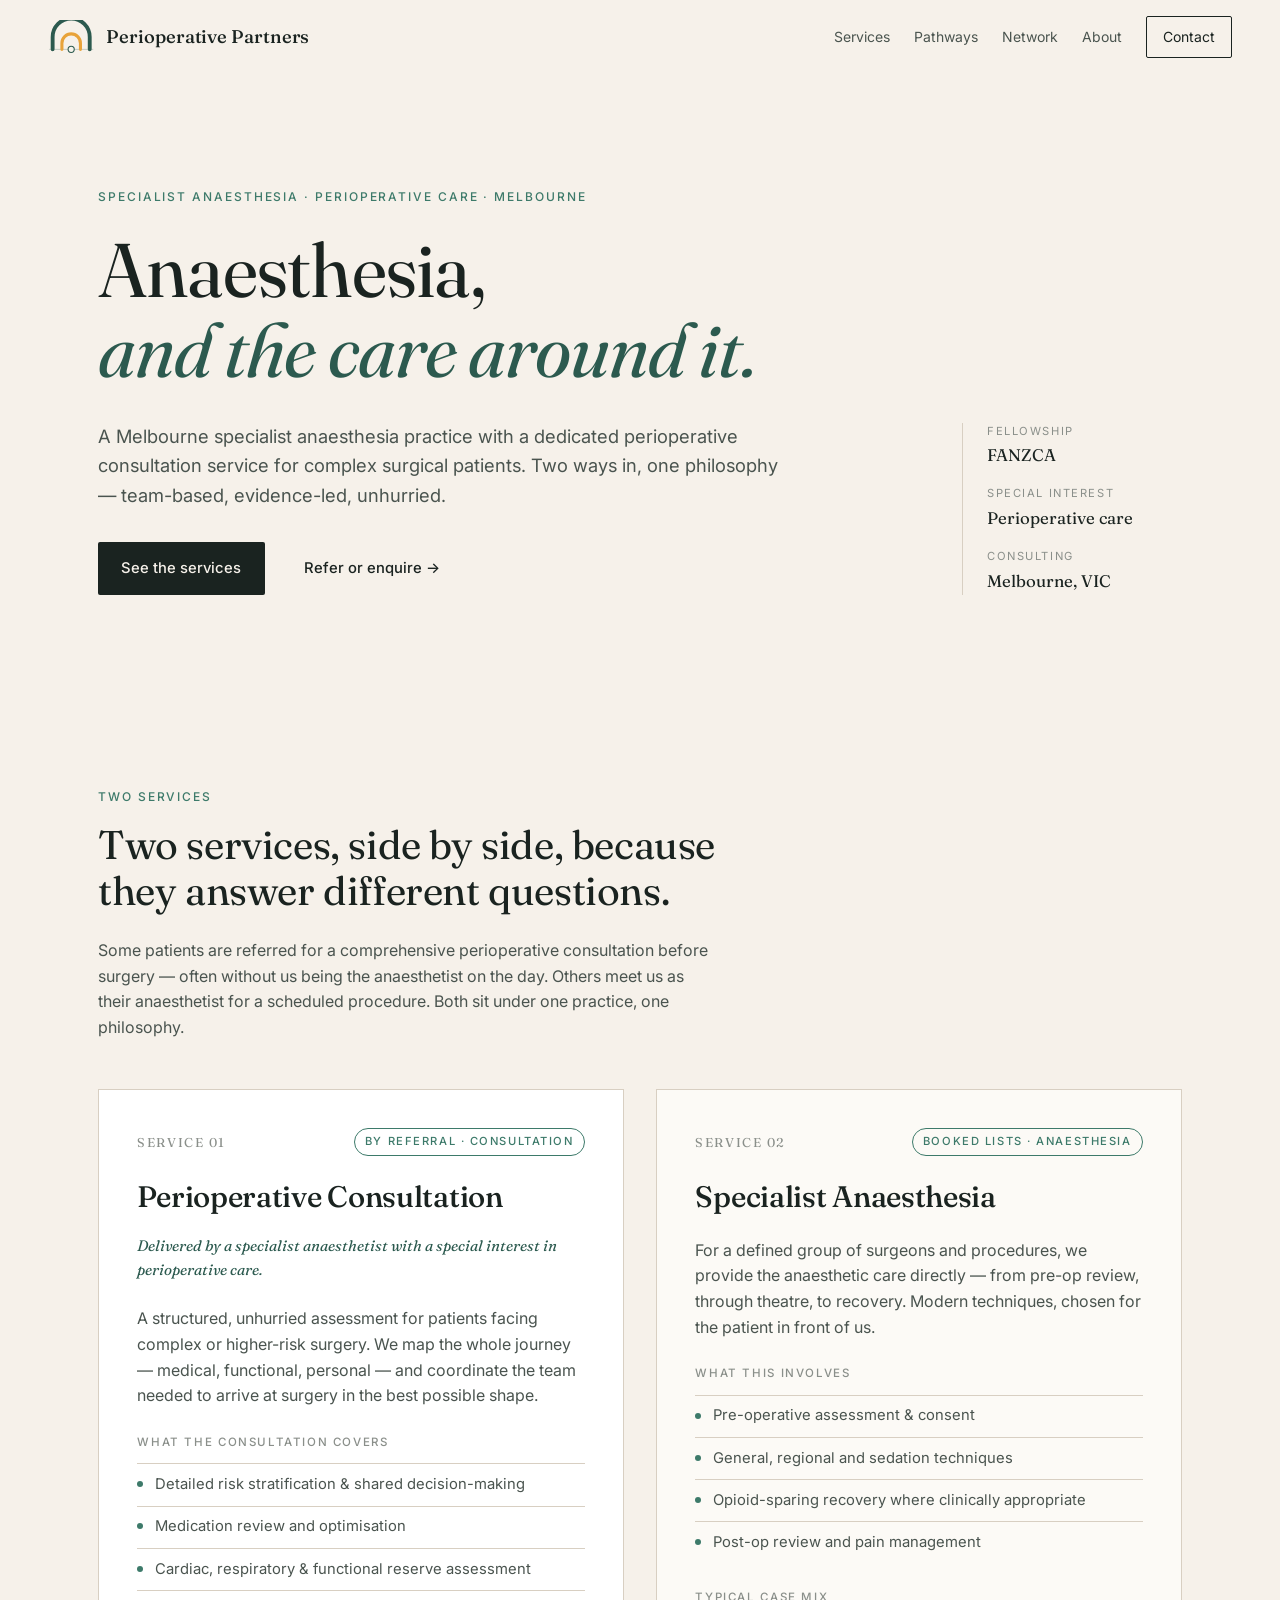
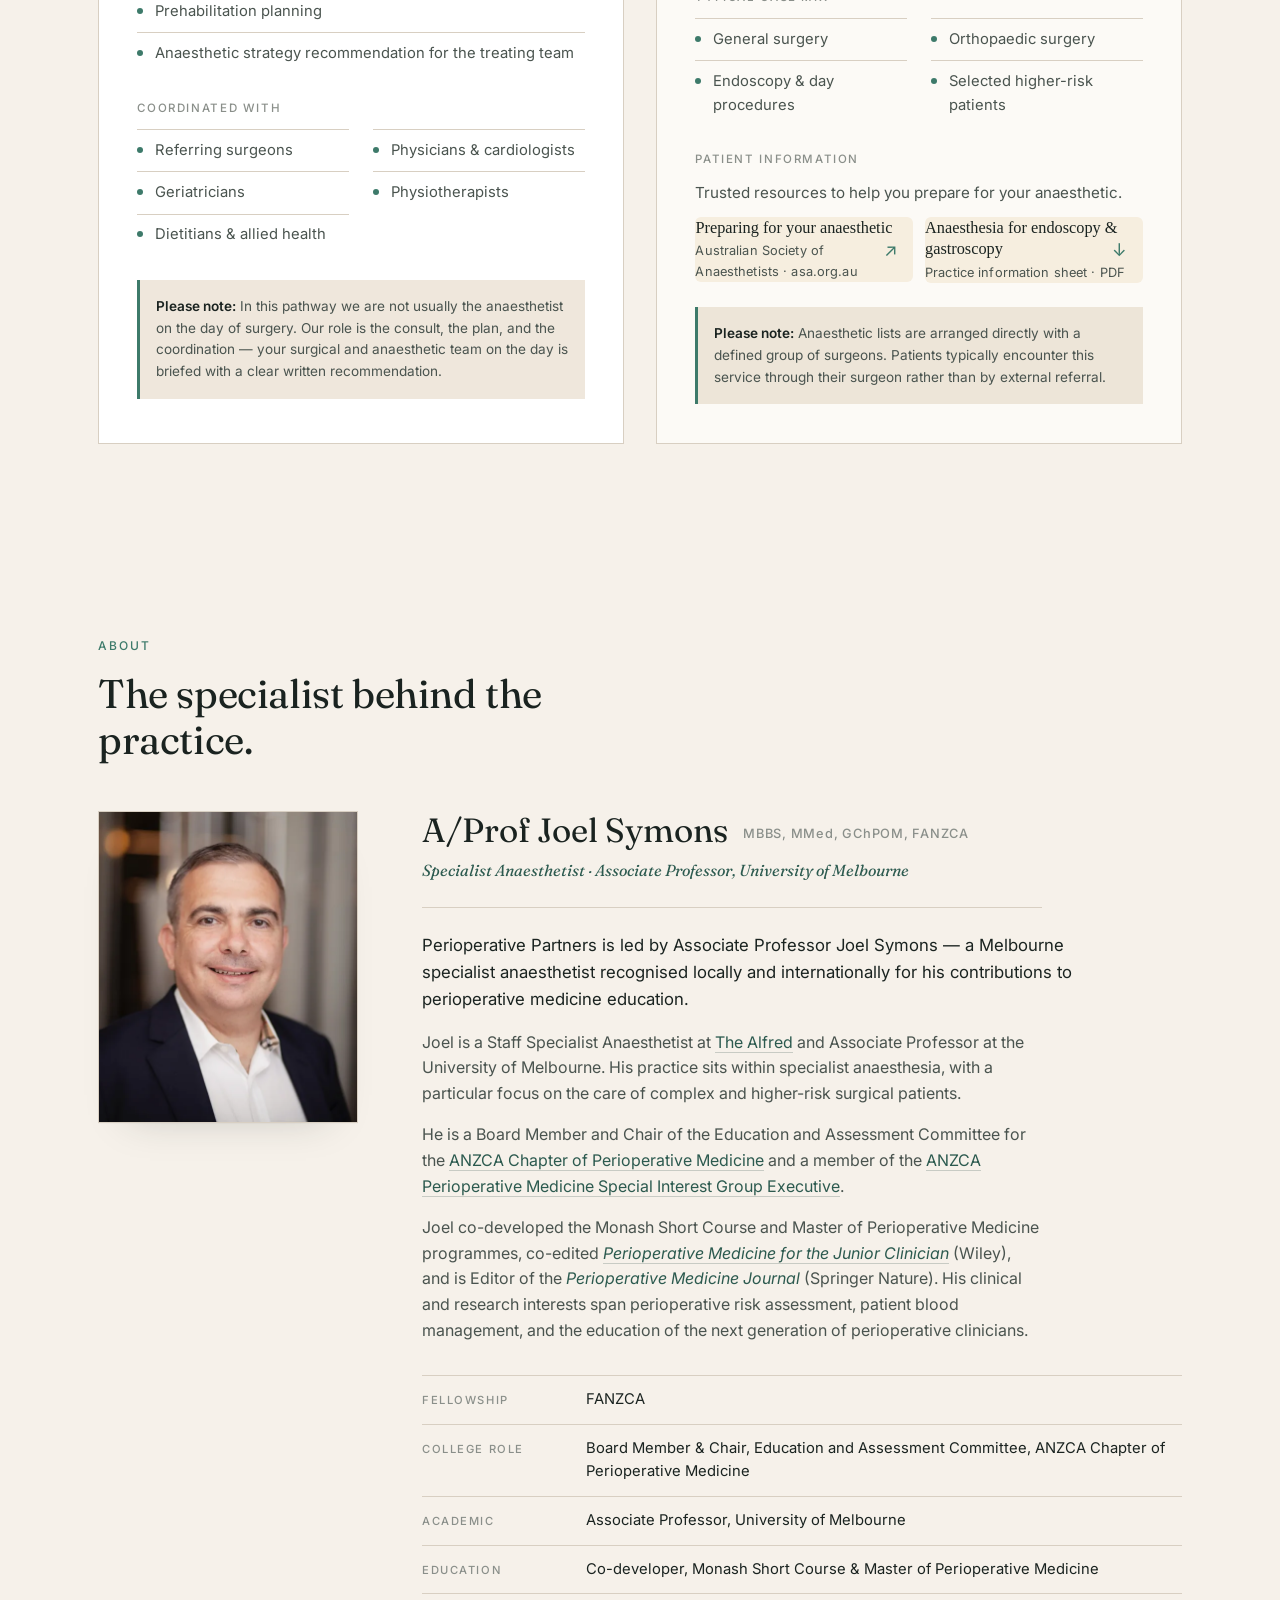
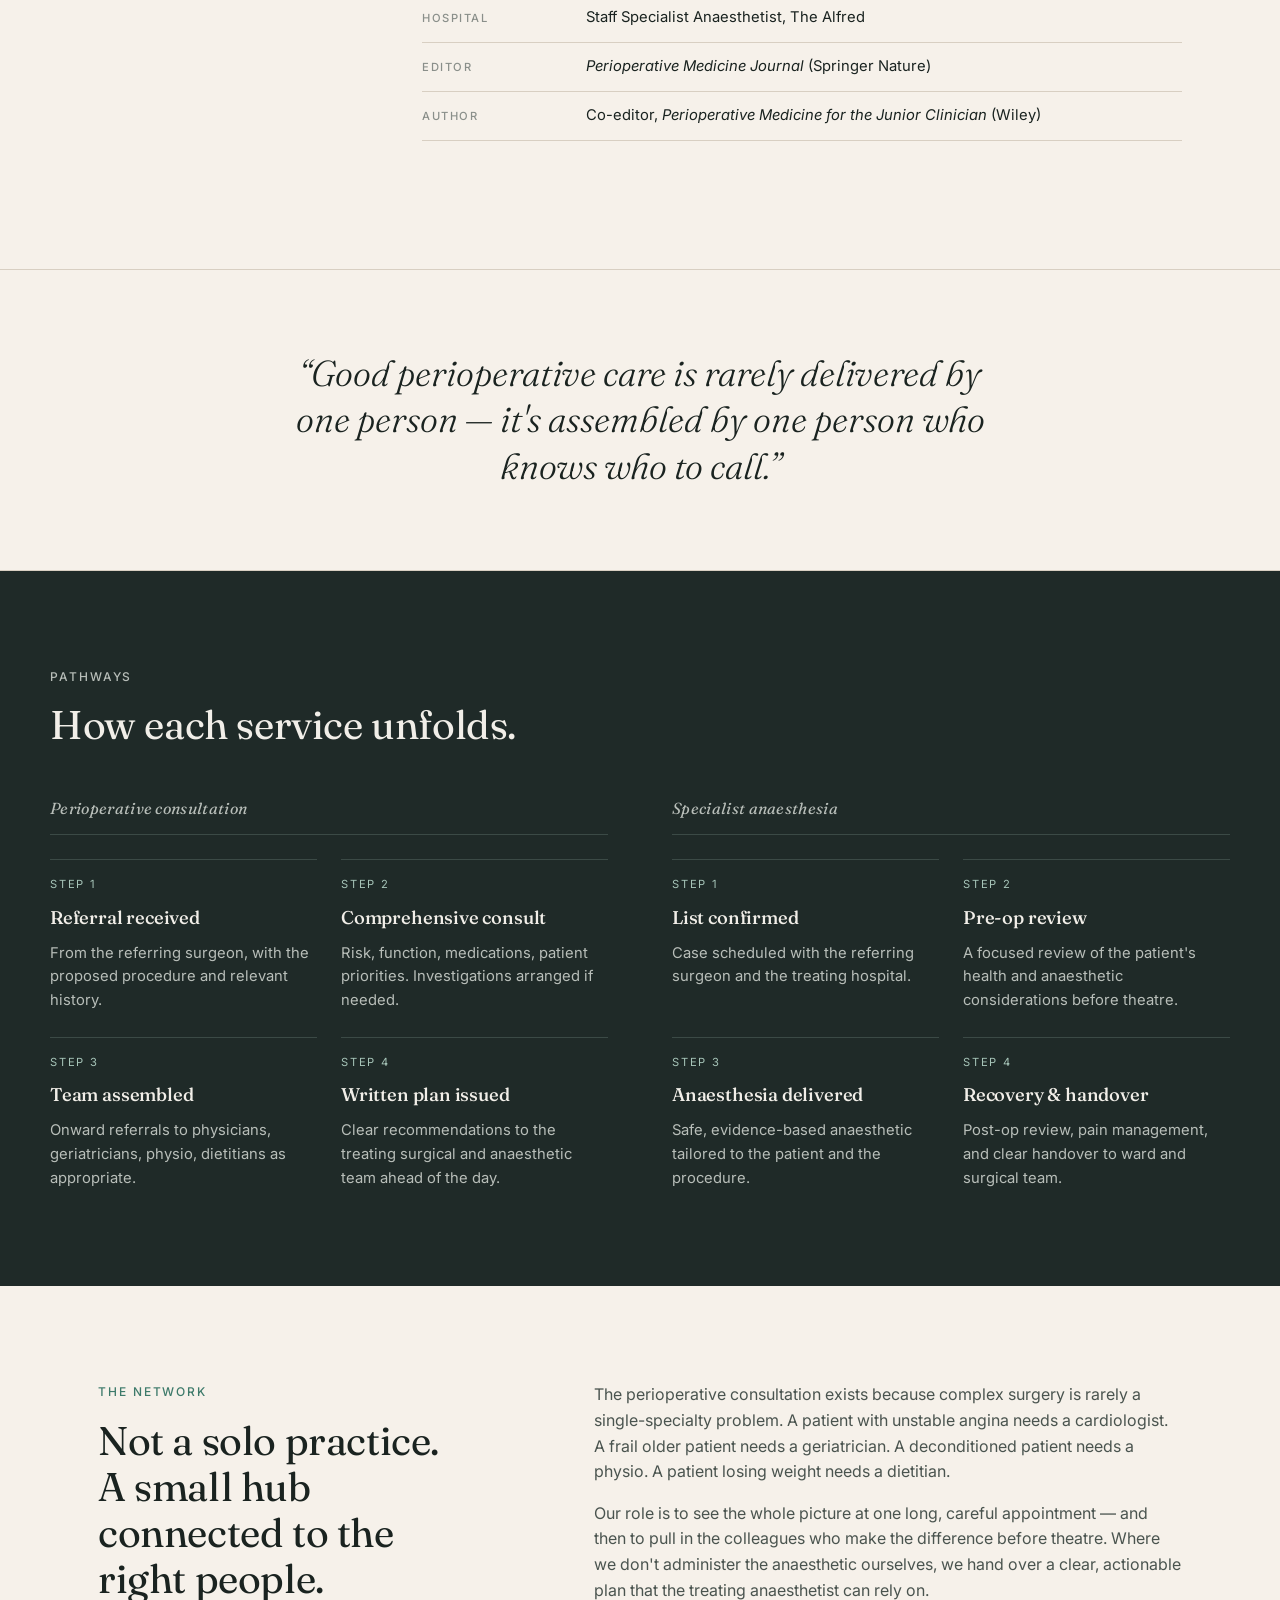
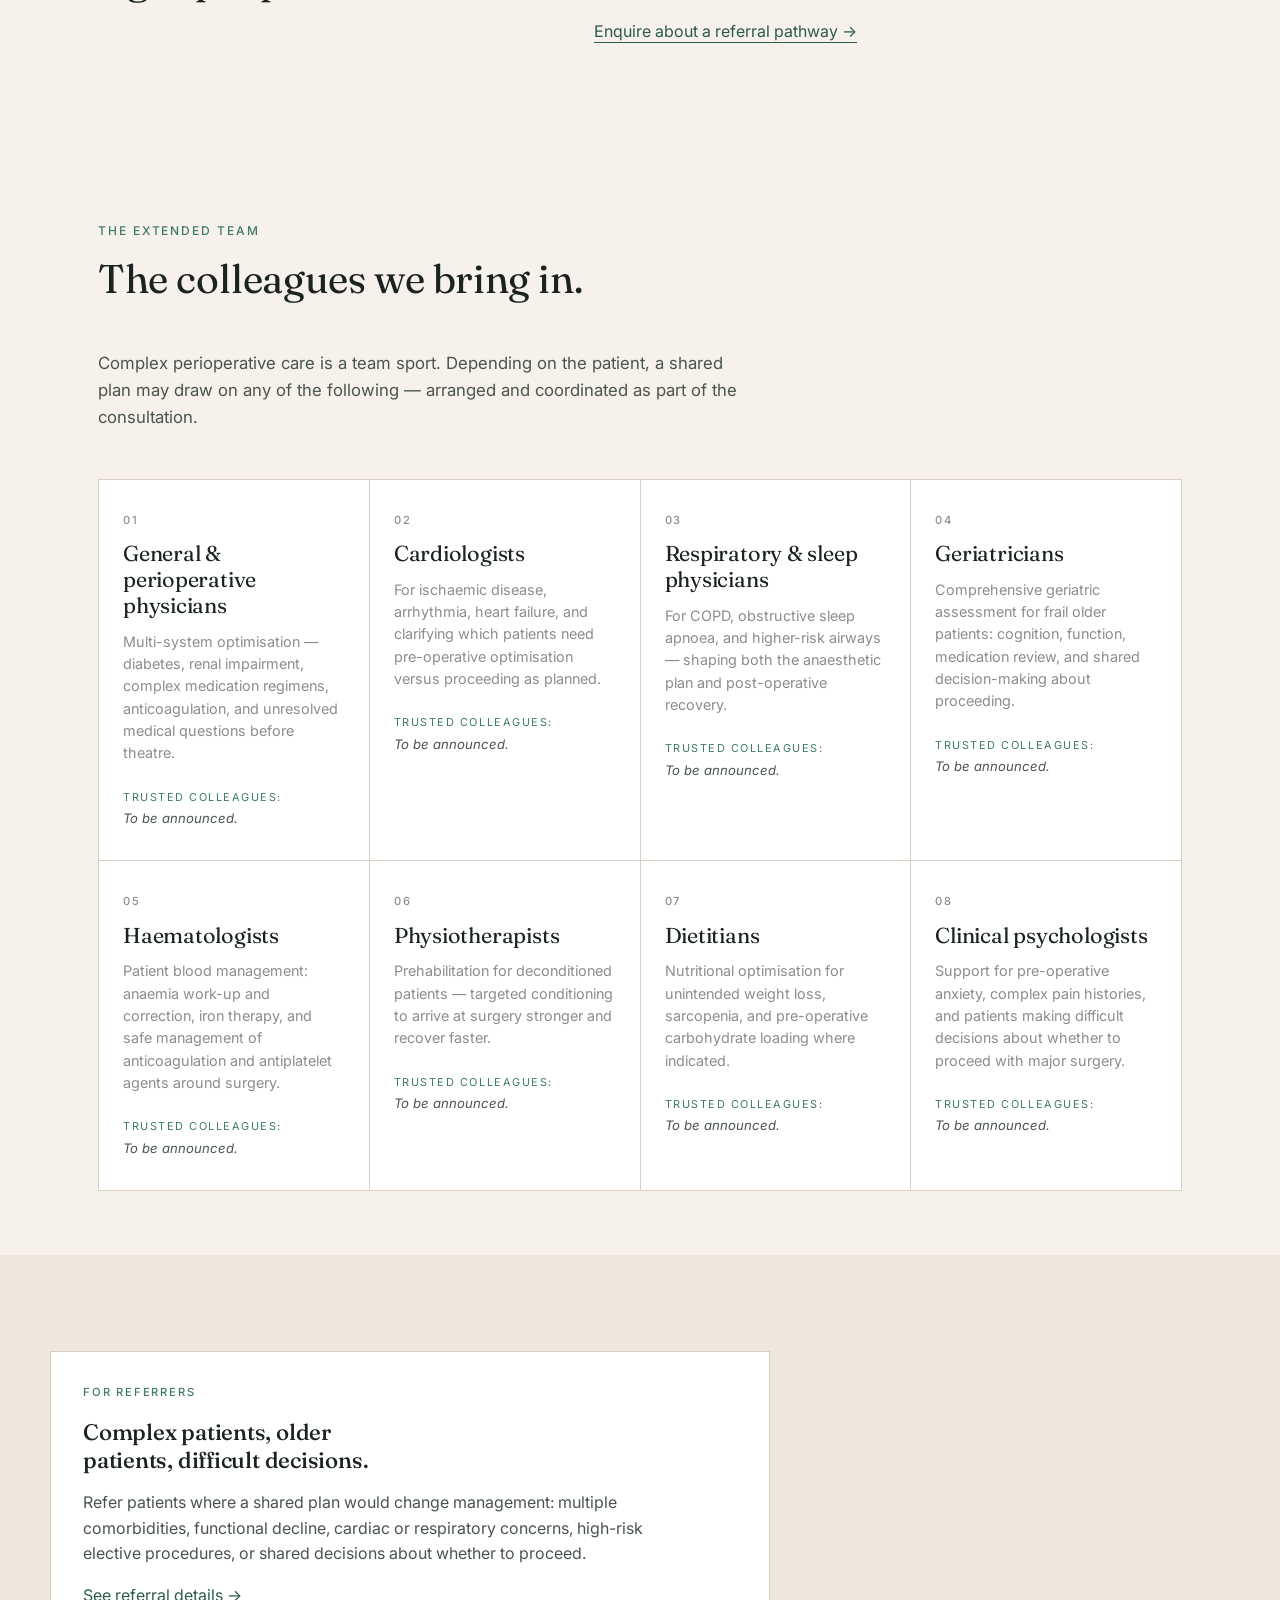
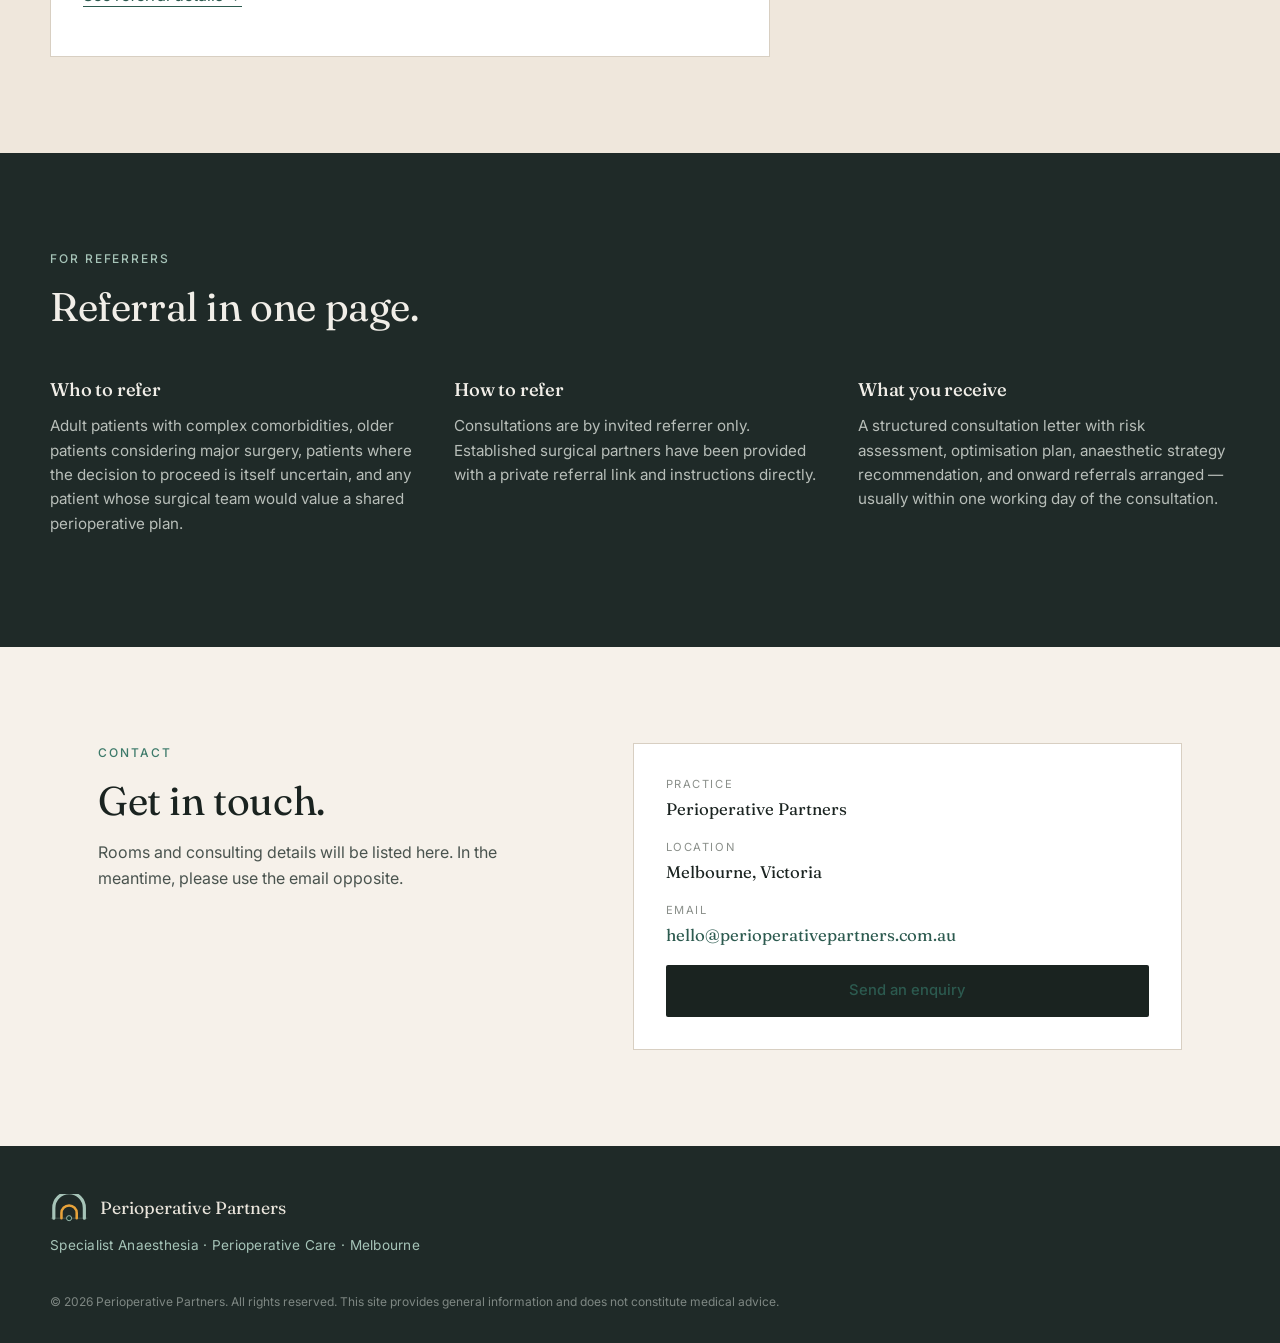
==== index.html @ 91b445a4 "Initial commit — marketing site with new nested-arch logo - 4C logo (outer team arch + amber surgica" ====
<!doctype html>
<html lang="en-AU">
<head>
<meta charset="utf-8" />
<meta name="viewport" content="width=device-width,initial-scale=1" />
<title>Perioperative Partners — Specialist Anaesthesia &amp; Perioperative Care, Melbourne</title>
<link rel="icon" type="image/svg+xml" href="/favicon.svg" />
<meta name="description" content="A Melbourne specialist anaesthesia practice with a dedicated perioperative consultation service for complex surgical patients. Team-based care coordinated across specialties." />
<meta property="og:title" content="Perioperative Partners — Specialist Anaesthesia &amp; Perioperative Care" />
<meta property="og:description" content="Specialist anaesthesia and a dedicated perioperative consultation service in Melbourne. One team-based approach." />
<link rel="preconnect" href="https://fonts.googleapis.com">
<link rel="preconnect" href="https://fonts.gstatic.com" crossorigin>
<link href="https://fonts.googleapis.com/css2?family=Fraunces:opsz,wght@9..144,300;9..144,400;9..144,500;9..144,600&family=Inter:wght@400;500;600&display=swap" rel="stylesheet">
<link rel="stylesheet" href="./styles.css" />
</head>
<body>

<header class="nav" id="nav">
  <a class="nav__brand" href="#top" aria-label="Perioperative Partners home">
    <svg class="logo" viewBox="0 0 60 44" fill="none" aria-hidden="true">
      <line x1="2" y1="38" x2="58" y2="38" stroke="currentColor" stroke-width="1.2" stroke-linecap="round" opacity="0.28"/>
      <path d="M6 38 v-16 a24 24 0 0 1 48 0 v16" stroke="currentColor" stroke-width="5" stroke-linecap="round" fill="none"/>
      <path d="M18 38 v-8 a12 12 0 0 1 24 0 v8" stroke="#E8A33A" stroke-width="4" stroke-linecap="round" fill="none"/>
      <circle cx="30" cy="38" r="4" fill="#F7F4EC" stroke="currentColor" stroke-width="1.4"/>
    </svg>
    <span class="nav__wordmark">Perioperative Partners</span>
  </a>
  <nav class="nav__links" aria-label="Primary">
    <a href="#services">Services</a>
    <a href="#pathways">Pathways</a>
    <a href="#network">Network</a>
    <a href="#about">About</a>
    <a href="#contact" class="nav__cta">Contact</a>
  </nav>
</header>

<main id="top">

  <!-- HERO -->
  <section class="hero">
    <div class="hero__inner">
      <p class="eyebrow">Specialist Anaesthesia · Perioperative Care · Melbourne</p>
      <h1 class="hero__title">
        Anaesthesia,<br />
        <em>and the care around it.</em>
      </h1>
      <p class="hero__lede">
        A Melbourne specialist anaesthesia practice with a dedicated perioperative consultation service for complex surgical patients. Two ways in, one philosophy — team-based, evidence-led, unhurried.
      </p>
      <div class="hero__cta">
        <a href="#services" class="btn btn--primary">See the services</a>
        <a href="#contact" class="btn btn--ghost">Refer or enquire →</a>
      </div>
    </div>
    <aside class="hero__meta" aria-label="At a glance">
      <dl>
        <div><dt>Fellowship</dt><dd>FANZCA</dd></div>
        <div><dt>Special interest</dt><dd>Perioperative care</dd></div>
        <div><dt>Consulting</dt><dd>Melbourne, VIC</dd></div>
      </dl>
    </aside>
  </section>

  <!-- SERVICES — the twin bill -->
  <section id="services" class="services">
    <div class="services__intro">
      <p class="eyebrow">Two services</p>
      <h2 class="section__title">Two services, side by side, because they answer different questions.</h2>
      <p class="services__note">Some patients are referred for a comprehensive perioperative consultation before surgery — often without us being the anaesthetist on the day. Others meet us as their anaesthetist for a scheduled procedure. Both sit under one practice, one philosophy.</p>
    </div>

    <div class="services__grid">

      <article class="service">
        <div class="service__meta">
          <span class="service__tag">Service 01</span>
          <span class="service__type">By referral · Consultation</span>
        </div>
        <h3 class="service__title">Perioperative Consultation</h3>
        <p class="service__sub">Delivered by a specialist anaesthetist with a special interest in perioperative care.</p>
        <p class="service__lede">A structured, unhurried assessment for patients facing complex or higher-risk surgery. We map the whole journey — medical, functional, personal — and coordinate the team needed to arrive at surgery in the best possible shape.</p>

        <div class="service__block">
          <h4>What the consultation covers</h4>
          <ul class="service__list">
            <li>Detailed risk stratification &amp; shared decision-making</li>
            <li>Medication review and optimisation</li>
            <li>Cardiac, respiratory &amp; functional reserve assessment</li>
            <li>Prehabilitation planning</li>
            <li>Anaesthetic strategy recommendation for the treating team</li>
          </ul>
        </div>

        <div class="service__block">
          <h4>Coordinated with</h4>
          <ul class="service__list service__list--roles">
            <li>Referring surgeons</li>
            <li>Physicians &amp; cardiologists</li>
            <li>Geriatricians</li>
            <li>Physiotherapists</li>
            <li>Dietitians &amp; allied health</li>
          </ul>
        </div>

        <p class="service__note"><strong>Please note:</strong> In this pathway we are not usually the anaesthetist on the day of surgery. Our role is the consult, the plan, and the coordination — your surgical and anaesthetic team on the day is briefed with a clear written recommendation.</p>
      </article>

      <article class="service service--alt">
        <div class="service__meta">
          <span class="service__tag">Service 02</span>
          <span class="service__type">Booked lists · Anaesthesia</span>
        </div>
        <h3 class="service__title">Specialist Anaesthesia</h3>
        <p class="service__lede">For a defined group of surgeons and procedures, we provide the anaesthetic care directly — from pre-op review, through theatre, to recovery. Modern techniques, chosen for the patient in front of us.</p>

        <div class="service__block">
          <h4>What this involves</h4>
          <ul class="service__list">
            <li>Pre-operative assessment &amp; consent</li>
            <li>General, regional and sedation techniques</li>
            <li>Opioid-sparing recovery where clinically appropriate</li>
            <li>Post-op review and pain management</li>
          </ul>
        </div>

        <div class="service__block">
          <h4>Typical case mix</h4>
          <ul class="service__list service__list--roles">
            <li>General surgery</li>
            <li>Orthopaedic surgery</li>
            <li>Endoscopy &amp; day procedures</li>
            <li>Selected higher-risk patients</li>
          </ul>
        </div>

        <div class="service__block">
          <h4>Patient information</h4>
          <p class="service__block-lede">Trusted resources to help you prepare for your anaesthetic.</p>
          <ul class="info-tabs">
            <li>
              <a class="info-tab" href="https://asa.org.au/patients/preparing-for-your-anaesthetic" target="_blank" rel="noopener">
                <span class="info-tab__label">Preparing for your anaesthetic</span>
                <span class="info-tab__meta">Australian Society of Anaesthetists &middot; asa.org.au</span>
                <span class="info-tab__arrow" aria-hidden="true">↗</span>
              </a>
            </li>
            <li>
              <a class="info-tab" href="./assets/patient-info/anaesthesia-for-endoscopy.pdf" target="_blank" rel="noopener">
                <span class="info-tab__label">Anaesthesia for endoscopy &amp; gastroscopy</span>
                <span class="info-tab__meta">Practice information sheet &middot; PDF</span>
                <span class="info-tab__arrow" aria-hidden="true">↓</span>
              </a>
            </li>
          </ul>
        </div>

        <p class="service__note"><strong>Please note:</strong> Anaesthetic lists are arranged directly with a defined group of surgeons. Patients typically encounter this service through their surgeon rather than by external referral.</p>
      </article>

    </div>
  </section>

  <!-- ABOUT -->
  <section id="about" class="section bio">
    <p class="eyebrow">About</p>
    <h2 class="section__title">The specialist behind the practice.</h2>

    <div class="bio__grid">
      <figure class="bio__portrait">
        <div class="bio__portrait-inner">
          <picture>
            <source srcset="./assets/joel-symons.webp" type="image/webp">
            <img src="./assets/joel-symons.jpg"
                 alt="A/Prof Joel Symons, Specialist Anaesthetist"
                 width="520" height="624"
                 loading="lazy" decoding="async">
          </picture>
        </div>
      </figure>

      <div class="bio__body">
        <p class="bio__name">A/Prof Joel Symons <span class="bio__creds">MBBS, MMed, GChPOM, FANZCA</span></p>
        <p class="bio__role">Specialist Anaesthetist &middot; Associate Professor, University of Melbourne</p>

        <p class="bio__lede">Perioperative Partners is led by Associate Professor Joel Symons — a Melbourne specialist anaesthetist recognised locally and internationally for his contributions to perioperative medicine education.</p>

        <p>Joel is a Staff Specialist Anaesthetist at <a href="https://www.alfredhealth.org.au" target="_blank" rel="noopener">The Alfred</a> and Associate Professor at the University of Melbourne. His practice sits within specialist anaesthesia, with a particular focus on the care of complex and higher-risk surgical patients.</p>

        <p>He is a Board Member and Chair of the Education and Assessment Committee for the <a href="https://www.anzca.edu.au/chapter-of-perioperative-medicine" target="_blank" rel="noopener">ANZCA Chapter of Perioperative Medicine</a> and a member of the <a href="https://www.anzca.edu.au/fellowship/special-interest-groups/perioperative-medicine-sig" target="_blank" rel="noopener">ANZCA Perioperative Medicine Special Interest Group Executive</a>.</p>

        <p>Joel co-developed the Monash Short Course and Master of Perioperative Medicine programmes, co-edited <em><a href="https://libguides.anzca.edu.au/perioperative/books" target="_blank" rel="noopener">Perioperative Medicine for the Junior Clinician</a></em> (Wiley), and is Editor of the <em>Perioperative Medicine Journal</em> (Springer Nature). His clinical and research interests span perioperative risk assessment, patient blood management, and the education of the next generation of perioperative clinicians.</p>

        <ul class="bio__facts">
          <li><span class="bio__facts-label">Fellowship</span><span class="bio__facts-value">FANZCA</span></li>
          <li><span class="bio__facts-label">College role</span><span class="bio__facts-value">Board Member &amp; Chair, Education and Assessment Committee, ANZCA Chapter of Perioperative Medicine</span></li>
          <li><span class="bio__facts-label">Academic</span><span class="bio__facts-value">Associate Professor, University of Melbourne</span></li>
          <li><span class="bio__facts-label">Education</span><span class="bio__facts-value">Co-developer, Monash Short Course &amp; Master of Perioperative Medicine</span></li>
          <li><span class="bio__facts-label">Hospital</span><span class="bio__facts-value">Staff Specialist Anaesthetist, The Alfred</span></li>
          <li><span class="bio__facts-label">Editor</span><span class="bio__facts-value"><em>Perioperative Medicine Journal</em> (Springer Nature)</span></li>
          <li><span class="bio__facts-label">Author</span><span class="bio__facts-value">Co-editor, <em>Perioperative Medicine for the Junior Clinician</em> (Wiley)</span></li>
        </ul>

      </div>
    </div>
  </section>

  <!-- FULL BLEED QUOTE -->
  <section class="bleed">
    <blockquote class="bleed__quote">
      <p>“Good perioperative care is rarely delivered by one person — it's assembled by one person who knows who to call.”</p>
    </blockquote>
  </section>

  <!-- PATHWAYS -->
  <section id="pathways" class="section section--dark">
    <p class="eyebrow eyebrow--light">Pathways</p>
    <h2 class="section__title section__title--light">How each service unfolds.</h2>

    <div class="pathways">

      <div class="pathway-col">
        <p class="pathway-col__label">Perioperative consultation</p>
        <ol class="pathway">
          <li>
            <span class="pathway__step">Step 1</span>
            <h3>Referral received</h3>
            <p>From the referring surgeon, with the proposed procedure and relevant history.</p>
          </li>
          <li>
            <span class="pathway__step">Step 2</span>
            <h3>Comprehensive consult</h3>
            <p>Risk, function, medications, patient priorities. Investigations arranged if needed.</p>
          </li>
          <li>
            <span class="pathway__step">Step 3</span>
            <h3>Team assembled</h3>
            <p>Onward referrals to physicians, geriatricians, physio, dietitians as appropriate.</p>
          </li>
          <li>
            <span class="pathway__step">Step 4</span>
            <h3>Written plan issued</h3>
            <p>Clear recommendations to the treating surgical and anaesthetic team ahead of the day.</p>
          </li>
        </ol>
      </div>

      <div class="pathway-col">
        <p class="pathway-col__label">Specialist anaesthesia</p>
        <ol class="pathway">
          <li>
            <span class="pathway__step">Step 1</span>
            <h3>List confirmed</h3>
            <p>Case scheduled with the referring surgeon and the treating hospital.</p>
          </li>
          <li>
            <span class="pathway__step">Step 2</span>
            <h3>Pre-op review</h3>
            <p>A focused review of the patient's health and anaesthetic considerations before theatre.</p>
          </li>
          <li>
            <span class="pathway__step">Step 3</span>
            <h3>Anaesthesia delivered</h3>
            <p>Safe, evidence-based anaesthetic tailored to the patient and the procedure.</p>
          </li>
          <li>
            <span class="pathway__step">Step 4</span>
            <h3>Recovery &amp; handover</h3>
            <p>Post-op review, pain management, and clear handover to ward and surgical team.</p>
          </li>
        </ol>
      </div>

    </div>
  </section>

  <!-- NETWORK -->
  <section id="network" class="section section--split">
    <div class="section__lead">
      <p class="eyebrow">The network</p>
      <h2>Not a solo practice. A small hub connected to the right people.</h2>
    </div>
    <div class="section__body">
      <p>The perioperative consultation exists because complex surgery is rarely a single-specialty problem. A patient with unstable angina needs a cardiologist. A frail older patient needs a geriatrician. A deconditioned patient needs a physio. A patient losing weight needs a dietitian.</p>
      <p>Our role is to see the whole picture at one long, careful appointment — and then to pull in the colleagues who make the difference before theatre. Where we don't administer the anaesthetic ourselves, we hand over a clear, actionable plan that the treating anaesthetist can rely on.</p>
      <p><a class="link-underline" href="#contact">Enquire about a referral pathway →</a></p>
    </div>
  </section>

  <!-- TEAM — disciplines we refer to -->
  <section id="team" class="section team">
    <div class="team__lead">
      <p class="eyebrow">The extended team</p>
      <h2 class="section__title">The colleagues we bring in.</h2>
      <p class="team__intro">Complex perioperative care is a team sport. Depending on the patient, a shared plan may draw on any of the following — arranged and coordinated as part of the consultation.</p>
    </div>

    <ul class="team__grid" role="list">
      <li class="team__card">
        <p class="team__num">01</p>
        <h3>General &amp; perioperative physicians</h3>
        <p>Multi-system optimisation — diabetes, renal impairment, complex medication regimens, anticoagulation, and unresolved medical questions before theatre.</p>
        <p class="team__partner"><span class="team__partner-label">Trusted colleagues:</span> To be announced.</p>
      </li>
      <li class="team__card">
        <p class="team__num">02</p>
        <h3>Cardiologists</h3>
        <p>For ischaemic disease, arrhythmia, heart failure, and clarifying which patients need pre-operative optimisation versus proceeding as planned.</p>
        <p class="team__partner"><span class="team__partner-label">Trusted colleagues:</span> To be announced.</p>
      </li>
      <li class="team__card">
        <p class="team__num">03</p>
        <h3>Respiratory &amp; sleep physicians</h3>
        <p>For COPD, obstructive sleep apnoea, and higher-risk airways — shaping both the anaesthetic plan and post-operative recovery.</p>
        <p class="team__partner"><span class="team__partner-label">Trusted colleagues:</span> To be announced.</p>
      </li>
      <li class="team__card">
        <p class="team__num">04</p>
        <h3>Geriatricians</h3>
        <p>Comprehensive geriatric assessment for frail older patients: cognition, function, medication review, and shared decision-making about proceeding.</p>
        <p class="team__partner"><span class="team__partner-label">Trusted colleagues:</span> To be announced.</p>
      </li>
      <li class="team__card">
        <p class="team__num">05</p>
        <h3>Haematologists</h3>
        <p>Patient blood management: anaemia work-up and correction, iron therapy, and safe management of anticoagulation and antiplatelet agents around surgery.</p>
        <p class="team__partner"><span class="team__partner-label">Trusted colleagues:</span> To be announced.</p>
      </li>
      <li class="team__card">
        <p class="team__num">06</p>
        <h3>Physiotherapists</h3>
        <p>Prehabilitation for deconditioned patients — targeted conditioning to arrive at surgery stronger and recover faster.</p>
        <p class="team__partner"><span class="team__partner-label">Trusted colleagues:</span> To be announced.</p>
      </li>
      <li class="team__card">
        <p class="team__num">07</p>
        <h3>Dietitians</h3>
        <p>Nutritional optimisation for unintended weight loss, sarcopenia, and pre-operative carbohydrate loading where indicated.</p>
        <p class="team__partner"><span class="team__partner-label">Trusted colleagues:</span> To be announced.</p>
      </li>
      <li class="team__card">
        <p class="team__num">08</p>
        <h3>Clinical psychologists</h3>
        <p>Support for pre-operative anxiety, complex pain histories, and patients making difficult decisions about whether to proceed with major surgery.</p>
        <p class="team__partner"><span class="team__partner-label">Trusted colleagues:</span> To be announced.</p>
      </li>
    </ul>
  </section>

  <!-- WHO IT'S FOR — referrer intro -->
  <section class="section section--tint who">
    <div class="who__grid who__grid--single">
      <div class="who__card">
        <p class="who__label">For referrers</p>
        <h3>Complex patients, older patients, difficult decisions.</h3>
        <p>Refer patients where a shared plan would change management: multiple comorbidities, functional decline, cardiac or respiratory concerns, high-risk elective procedures, or shared decisions about whether to proceed.</p>
        <p><a class="link-underline" href="#contact">See referral details →</a></p>
      </div>
    </div>
  </section>

  <!-- REFERRERS -->
  <section class="section section--referrers">
    <p class="eyebrow">For referrers</p>
    <h2 class="section__title">Referral in one page.</h2>
    <div class="ref-grid">
      <div>
        <h3>Who to refer</h3>
        <p>Adult patients with complex comorbidities, older patients considering major surgery, patients where the decision to proceed is itself uncertain, and any patient whose surgical team would value a shared perioperative plan.</p>
      </div>
      <div>
        <h3>How to refer</h3>
        <p>Consultations are by invited referrer only. Established surgical partners have been provided with a private referral link and instructions directly.</p>
      </div>
      <div>
        <h3>What you receive</h3>
        <p>A structured consultation letter with risk assessment, optimisation plan, anaesthetic strategy recommendation, and onward referrals arranged — usually within one working day of the consultation.</p>
      </div>
    </div>
  </section>

  <!-- CONTACT -->
  <section id="contact" class="section section--contact">
    <div>
      <p class="eyebrow">Contact</p>
      <h2 class="section__title">Get in touch.</h2>
      <p class="contact__lede">Rooms and consulting details will be listed here. In the meantime, please use the email opposite.</p>
    </div>
    <div class="contact__card">
      <dl>
        <div><dt>Practice</dt><dd>Perioperative Partners</dd></div>
        <div><dt>Location</dt><dd>Melbourne, Victoria</dd></div>
        <div><dt>Email</dt><dd><a href="mailto:hello@perioperativepartners.com.au">hello@perioperativepartners.com.au</a></dd></div>
      </dl>
      <a class="btn btn--primary btn--block" href="mailto:hello@perioperativepartners.com.au">Send an enquiry</a>
    </div>
  </section>

</main>

<footer class="foot">
  <div class="foot__inner">
    <div class="foot__brand">
      <svg class="logo logo--sm" viewBox="0 0 60 44" fill="none" aria-hidden="true">
        <line x1="2" y1="38" x2="58" y2="38" stroke="currentColor" stroke-width="1.2" stroke-linecap="round" opacity="0.35"/>
        <path d="M6 38 v-16 a24 24 0 0 1 48 0 v16" stroke="currentColor" stroke-width="5" stroke-linecap="round" fill="none"/>
        <path d="M18 38 v-8 a12 12 0 0 1 24 0 v8" stroke="#E8A33A" stroke-width="4" stroke-linecap="round" fill="none"/>
        <circle cx="30" cy="38" r="4" fill="#14332C" stroke="currentColor" stroke-width="1.4"/>
      </svg>
      <span>Perioperative Partners</span>
    </div>
    <p class="foot__tag">Specialist Anaesthesia · Perioperative Care · Melbourne</p>
    <p class="foot__legal">© <span id="year"></span> Perioperative Partners. All rights reserved. This site provides general information and does not constitute medical advice.</p>
  </div>
</footer>

<script src="./script.js" defer></script>
</body>
</html>
---- styles.css ----
/* =========================================================
   Perioperative Partners — Anaesthesia
   Art direction: warm off-white, deep slate-ink, muted eucalyptus accent.
   Serif hero (Fraunces), sans body (Inter). Editorial, unhurried.
   ========================================================= */

:root {
  /* palette */
  --bg:        #F6F1EA;   /* warm off-white */
  --bg-tint:   #EFE7DC;   /* section wash */
  --bg-dark:   #1F2A28;   /* dark section */
  --ink:       #1A2320;   /* body text */
  --ink-soft:  #4A544F;   /* secondary text */
  --ink-mute:  #8A8F8A;   /* meta */
  --line:      #D8CFC2;   /* dividers */
  --accent:    #3D7A6A;   /* eucalyptus */
  --accent-dk: #2C5A4F;
  --oxblood:   #9E4E3A;   /* single-use emphasis */
  --paper:     #FFFFFF;

  /* type */
  --f-serif: 'Fraunces', 'Playfair Display', Georgia, serif;
  --f-sans:  'Inter', ui-sans-serif, system-ui, -apple-system, 'Segoe UI', sans-serif;

  /* scale */
  --s-1: .25rem;
  --s-2: .5rem;
  --s-3: .75rem;
  --s-4: 1rem;
  --s-6: 1.5rem;
  --s-8: 2rem;
  --s-12: 3rem;
  --s-16: 4rem;
  --s-24: 6rem;
  --s-32: 8rem;

  --measure: 62ch;
  --radius: 2px;
  --page-max: 1180px;
  --page-pad: clamp(1.25rem, 4vw, 3rem);
}

* { box-sizing: border-box; }
html { scroll-behavior: smooth; }
body {
  margin: 0;
  font-family: var(--f-sans);
  font-size: 16px;
  line-height: 1.6;
  color: var(--ink);
  background: var(--bg);
  -webkit-font-smoothing: antialiased;
  text-rendering: optimizeLegibility;
}

img, svg { display: block; max-width: 100%; }

a { color: inherit; }

::selection { background: var(--accent); color: #fff; }

/* ---------- Typography ---------- */
h1, h2, h3 {
  font-family: var(--f-serif);
  font-weight: 400;
  letter-spacing: -0.01em;
  color: var(--ink);
  margin: 0;
}
h1 { font-size: clamp(2.5rem, 6.2vw, 4.75rem); line-height: 1.05; }
h2 { font-size: clamp(1.75rem, 3.2vw, 2.5rem); line-height: 1.15; }
h3 { font-size: 1.25rem; line-height: 1.3; font-weight: 500; }

em { font-style: italic; color: var(--accent-dk); }

p {
  margin: 0 0 1em;
  max-width: var(--measure);
  color: var(--ink-soft);
}

.eyebrow {
  font-family: var(--f-sans);
  font-size: 0.75rem;
  letter-spacing: 0.16em;
  text-transform: uppercase;
  color: var(--accent);
  margin: 0 0 var(--s-4);
  font-weight: 500;
}
.eyebrow--light { color: #A6C4B8; }

.link-underline {
  color: var(--accent-dk);
  text-decoration: none;
  background-image: linear-gradient(currentColor, currentColor);
  background-size: 100% 1px;
  background-repeat: no-repeat;
  background-position: 0 100%;
  padding-bottom: 2px;
  transition: background-size .25s ease;
}
.link-underline:hover { background-size: 100% 2px; }

/* ---------- Nav ---------- */
.nav {
  position: sticky;
  top: 0;
  z-index: 50;
  display: flex;
  align-items: center;
  justify-content: space-between;
  padding: var(--s-4) var(--page-pad);
  background: rgba(246, 241, 234, 0.85);
  backdrop-filter: saturate(140%) blur(10px);
  -webkit-backdrop-filter: saturate(140%) blur(10px);
  border-bottom: 1px solid transparent;
  transition: border-color .3s ease, background .3s ease;
}
.nav.is-scrolled { border-color: var(--line); }
.nav__brand {
  display: inline-flex;
  align-items: center;
  gap: var(--s-3);
  text-decoration: none;
  color: var(--ink);
}
.nav__wordmark {
  font-family: var(--f-serif);
  font-size: 1.15rem;
  font-weight: 500;
  letter-spacing: -0.005em;
}
.logo { width: auto; height: 34px; color: var(--accent-dk); display: block; }
.logo--sm { height: 28px; width: auto; }
.nav__links {
  display: flex;
  gap: var(--s-6);
  align-items: center;
  font-size: 0.875rem;
}
.nav__links a {
  text-decoration: none;
  color: var(--ink-soft);
  transition: color .2s ease;
}
.nav__links a:hover { color: var(--ink); }
.nav__cta {
  padding: .55rem 1rem;
  border: 1px solid var(--ink);
  border-radius: var(--radius);
  color: var(--ink) !important;
}
.nav__cta:hover { background: var(--ink); color: var(--bg) !important; }
@media (max-width: 720px) {
  .nav__wordmark { display: none; }
  .nav__links { gap: var(--s-4); }
  .nav__links a:not(.nav__cta) { display: none; }
}

/* ---------- Hero ---------- */
.hero {
  max-width: var(--page-max);
  margin: 0 auto;
  padding: clamp(3rem, 10vw, 7rem) var(--page-pad) clamp(3rem, 8vw, 6rem);
  display: grid;
  grid-template-columns: minmax(0, 1fr) auto;
  gap: var(--s-12);
  align-items: end;
}
.hero__inner { max-width: 780px; }
.hero__title {
  margin-top: var(--s-6);
  margin-bottom: var(--s-8);
}
.hero__title em {
  font-style: italic;
  color: var(--accent-dk);
}
.hero__lede {
  font-size: 1.15rem;
  color: var(--ink-soft);
  max-width: 58ch;
  margin-bottom: var(--s-8);
}
.hero__cta { display: flex; gap: var(--s-4); flex-wrap: wrap; }

.hero__meta {
  border-left: 1px solid var(--line);
  padding-left: var(--s-6);
  min-width: 220px;
}
.hero__meta dl { margin: 0; display: flex; flex-direction: column; gap: var(--s-4); }
.hero__meta dt {
  font-size: 0.7rem;
  letter-spacing: 0.14em;
  text-transform: uppercase;
  color: var(--ink-mute);
  margin-bottom: 2px;
}
.hero__meta dd {
  margin: 0;
  font-family: var(--f-serif);
  font-size: 1.05rem;
  color: var(--ink);
}
@media (max-width: 860px) {
  .hero { grid-template-columns: 1fr; }
  .hero__meta { border-left: 0; border-top: 1px solid var(--line); padding-left: 0; padding-top: var(--s-6); }
  .hero__meta dl { flex-direction: row; flex-wrap: wrap; gap: var(--s-6); }
}

/* ---------- Buttons ---------- */
.btn {
  display: inline-flex;
  align-items: center;
  justify-content: center;
  padding: .85rem 1.4rem;
  border-radius: var(--radius);
  font-size: 0.925rem;
  font-weight: 500;
  text-decoration: none;
  border: 1px solid transparent;
  transition: transform .12s ease, background .2s ease, color .2s ease, border-color .2s ease;
  cursor: pointer;
}
.btn--primary { background: var(--ink); color: var(--bg); }
.btn--primary:hover { background: var(--accent-dk); transform: translateY(-1px); }
.btn--ghost { color: var(--ink); border-color: transparent; }
.btn--ghost:hover { color: var(--accent-dk); }
.btn--block { width: 100%; margin-top: var(--s-4); }

/* ---------- Sections ---------- */
.section {
  max-width: var(--page-max);
  margin: 0 auto;
  padding: clamp(3rem, 8vw, 6rem) var(--page-pad);
}
.section__title { margin-bottom: var(--s-12); max-width: 22ch; }
.section__title--light { color: #F1EEE8; }

.section--split {
  display: grid;
  grid-template-columns: minmax(0, 5fr) minmax(0, 7fr);
  gap: clamp(2rem, 6vw, 5rem);
  align-items: start;
}
.section__lead h2 { max-width: 14ch; }
@media (max-width: 820px) {
  .section--split { grid-template-columns: 1fr; }
}

.section--dark {
  max-width: none;
  background: var(--bg-dark);
  color: #E9E4DB;
  padding-left: var(--page-pad);
  padding-right: var(--page-pad);
}
.section--dark .section__title { color: #F1EEE8; }
.section--dark h3 { color: #F1EEE8; }
.section--dark p { color: #B8BEB9; }
.section--dark > * { max-width: var(--page-max); margin-left: auto; margin-right: auto; }

.section--tint { background: var(--bg-tint); max-width: none; padding-left: var(--page-pad); padding-right: var(--page-pad); }
.section--tint > * { max-width: var(--page-max); margin-left: auto; margin-right: auto; }

/* ---------- Bleed quote ---------- */
.bleed {
  background: var(--bg);
  border-top: 1px solid var(--line);
  border-bottom: 1px solid var(--line);
  padding: clamp(3rem, 7vw, 5rem) var(--page-pad);
  text-align: center;
}
.bleed__quote {
  margin: 0 auto;
  max-width: 32ch;
  font-family: var(--f-serif);
  font-style: italic;
  font-weight: 300;
  font-size: clamp(1.5rem, 3vw, 2.25rem);
  line-height: 1.3;
  color: var(--ink);
}
.bleed__quote p { color: inherit; max-width: none; margin: 0; }

/* ---------- Services (twin bill) ---------- */
.services {
  max-width: var(--page-max);
  margin: 0 auto;
  padding: clamp(3rem, 8vw, 6rem) var(--page-pad);
}
.services__intro { max-width: 780px; margin-bottom: var(--s-12); }
.services__intro .section__title { margin-bottom: var(--s-6); max-width: 26ch; }
.services__note { color: var(--ink-soft); max-width: 62ch; }

.services__grid {
  display: grid;
  grid-template-columns: repeat(2, minmax(0, 1fr));
  gap: var(--s-8);
}
@media (max-width: 900px) { .services__grid { grid-template-columns: 1fr; } }

.service {
  background: var(--paper);
  border: 1px solid var(--line);
  padding: clamp(1.75rem, 3vw, 2.5rem);
  display: flex;
  flex-direction: column;
  gap: var(--s-6);
}
.service--alt { background: #FCFAF6; }
.service__meta {
  display: flex;
  align-items: center;
  justify-content: space-between;
  gap: var(--s-4);
  flex-wrap: wrap;
}
.service__tag {
  font-family: var(--f-serif);
  font-size: 0.8rem;
  letter-spacing: 0.12em;
  color: var(--ink-mute);
  text-transform: uppercase;
}
.service__type {
  font-size: 0.7rem;
  letter-spacing: 0.14em;
  text-transform: uppercase;
  color: var(--accent);
  padding: 4px 10px;
  border: 1px solid var(--accent);
  border-radius: 999px;
  font-weight: 500;
}
.service__title {
  font-family: var(--f-serif);
  font-size: clamp(1.5rem, 2.4vw, 1.85rem);
  line-height: 1.15;
  margin: 0;
}
.service__sub {
  font-family: var(--f-serif);
  font-style: italic;
  font-size: 0.95rem;
  color: var(--accent-dk);
  margin: -0.25rem 0 0;
  max-width: none;
}
.service__lede { color: var(--ink-soft); margin: 0; }
.service__block h4 {
  font-family: var(--f-sans);
  font-size: 0.72rem;
  letter-spacing: 0.14em;
  text-transform: uppercase;
  color: var(--ink-mute);
  margin: 0 0 var(--s-3);
  font-weight: 500;
}
.service__list {
  list-style: none;
  padding: 0;
  margin: 0;
  font-size: 0.925rem;
  color: var(--ink-soft);
}
.service__list li {
  padding: .55rem 0;
  border-top: 1px solid var(--line);
  display: flex;
  align-items: flex-start;
  gap: var(--s-3);
}
.service__list li::before {
  content: "";
  display: inline-block;
  width: 6px; height: 6px;
  border-radius: 50%;
  background: var(--accent);
  margin-top: .55em;
  flex-shrink: 0;
}
.service__list--roles {
  display: grid;
  grid-template-columns: repeat(2, minmax(0, 1fr));
  column-gap: var(--s-6);
}
@media (max-width: 480px) { .service__list--roles { grid-template-columns: 1fr; } }
.service__note {
  font-size: 0.85rem;
  color: var(--ink-soft);
  background: var(--bg-tint);
  border-left: 3px solid var(--accent);
  padding: var(--s-4) var(--s-4);
  margin: 0;
  max-width: none;
}
.service--alt .service__note { background: #EDE5D8; }
.service__note strong { color: var(--ink); font-weight: 600; }

/* ---------- Patient info tabs (inside service block) ---------- */
.service__block-lede {
  font-size: 0.95rem;
  color: var(--ink-soft);
  margin: 0 0 var(--s-3);
}
.info-tabs {
  list-style: none;
  padding: 0;
  margin: 0;
  display: grid;
  grid-template-columns: repeat(2, minmax(0, 1fr));
  gap: var(--s-3);
}
@media (max-width: 640px) { .info-tabs { grid-template-columns: 1fr; } }
.info-tab {
  position: relative;
  display: flex;
  flex-direction: column;
  gap: 0.2rem;
  padding: var(--s-4) var(--s-5);
  padding-right: calc(var(--s-5) + 2.25rem);
  background: var(--bg);
  border: 1px solid var(--rule);
  border-radius: 6px;
  text-decoration: none;
  color: var(--ink);
  transition: border-color 160ms ease, transform 160ms ease, background 160ms ease;
}
.service--alt .info-tab { background: #F6EEDF; }
.info-tab:hover {
  border-color: var(--accent);
  transform: translateY(-1px);
  background: var(--bg);
}
.info-tab__label {
  font-family: var(--font-serif, Georgia, serif);
  font-size: 1.02rem;
  line-height: 1.3;
}
.info-tab__meta {
  font-size: 0.8rem;
  color: var(--ink-soft);
  letter-spacing: 0.01em;
  padding-right: 0.5rem;
}
.info-tab__arrow {
  position: absolute;
  top: 50%;
  right: var(--s-4);
  transform: translateY(-50%);
  font-size: 1.1rem;
  color: var(--accent);
  line-height: 1;
  transition: transform 160ms ease;
}
.info-tab:hover .info-tab__arrow { transform: translateY(-50%) translate(2px, -2px); }

/* ---------- Pathway ---------- */
.pathways {
  display: grid;
  grid-template-columns: repeat(2, minmax(0, 1fr));
  gap: clamp(2rem, 5vw, 4rem);
}
@media (max-width: 900px) { .pathways { grid-template-columns: 1fr; } }

.pathway-col__label {
  font-family: var(--f-serif);
  font-size: 1rem;
  color: #A6C4B8;
  letter-spacing: 0.02em;
  margin: 0 0 var(--s-6);
  padding-bottom: var(--s-3);
  border-bottom: 1px solid #3B4A46;
  font-style: italic;
}

.pathway {
  list-style: none;
  padding: 0;
  margin: 0;
  display: grid;
  grid-template-columns: repeat(2, minmax(0, 1fr));
  gap: var(--s-6);
  counter-reset: step;
}
@media (max-width: 520px) { .pathway { grid-template-columns: 1fr; } }
.pathway li {
  border-top: 1px solid #3B4A46;
  padding-top: var(--s-4);
}
.pathway__step {
  font-size: 0.7rem;
  letter-spacing: 0.16em;
  text-transform: uppercase;
  color: #A6C4B8;
  display: block;
  margin-bottom: var(--s-3);
}
.pathway h3 {
  font-family: var(--f-serif);
  font-size: 1.15rem;
  font-weight: 500;
  margin-bottom: var(--s-3);
  color: #F1EEE8;
}
.pathway p { font-size: 0.925rem; color: #B8BEB9; margin: 0; }

/* ---------- Team (extended disciplines) ---------- */
.team { padding-top: var(--s-16); padding-bottom: var(--s-16); }
.team__lead { max-width: 680px; margin-bottom: var(--s-12); }
.team__intro {
  font-size: 1.05rem;
  color: var(--ink-soft);
  margin-top: var(--s-4);
  max-width: 640px;
  line-height: 1.6;
}
.team__grid {
  list-style: none;
  padding: 0;
  margin: 0;
  display: grid;
  grid-template-columns: repeat(4, minmax(0, 1fr));
  gap: 0;
  border-top: 1px solid var(--line);
  border-left: 1px solid var(--line);
}
.team__card {
  padding: var(--s-8) var(--s-6);
  border-right: 1px solid var(--line);
  border-bottom: 1px solid var(--line);
  background: var(--paper);
  display: flex;
  flex-direction: column;
  gap: var(--s-3);
  transition: background 0.2s ease;
}
.team__card:hover { background: var(--bg); }
.team__num {
  font-family: var(--f-sans);
  font-size: 0.7rem;
  letter-spacing: 0.16em;
  text-transform: uppercase;
  color: var(--accent);
  margin: 0;
  font-weight: 500;
}
.team__card h3 {
  font-family: var(--f-serif);
  font-weight: 400;
  font-size: 1.35rem;
  line-height: 1.2;
  margin: 0;
  color: var(--ink);
}
.team__card > p {
  font-size: 0.9rem;
  line-height: 1.55;
  color: var(--ink-mute);
  margin: 0;
}
.team__card > p.team__num { font-size: 0.7rem; }
.team__partner {
  margin-top: auto;
  padding-top: var(--s-3);
  border-top: 1px dashed var(--rule);
  font-size: 0.82rem !important;
  color: var(--ink-soft) !important;
  font-style: italic;
}
.team__partner-label {
  display: block;
  font-style: normal;
  font-family: var(--f-sans);
  font-size: 0.68rem;
  letter-spacing: 0.14em;
  text-transform: uppercase;
  color: var(--accent);
  margin-bottom: 0.15rem;
}
@media (max-width: 1080px) { .team__grid { grid-template-columns: repeat(2, minmax(0, 1fr)); } }
@media (max-width: 560px)  { .team__grid { grid-template-columns: 1fr; } }

/* ---------- Who (patient + referrer) ---------- */
.who__grid {
  display: grid;
  grid-template-columns: repeat(2, minmax(0, 1fr));
  gap: var(--s-8);
  margin-top: var(--s-8);
}
@media (max-width: 820px) { .who__grid { grid-template-columns: 1fr; } }
.who__grid--single { grid-template-columns: minmax(0, 720px); margin-top: 0; }
.who__card {
  background: var(--paper);
  border: 1px solid var(--line);
  padding: var(--s-8);
}
.who__label {
  font-size: 0.7rem;
  letter-spacing: 0.16em;
  text-transform: uppercase;
  color: var(--accent);
  margin: 0 0 var(--s-4);
  font-weight: 500;
}
.who__card h3 {
  font-family: var(--f-serif);
  font-size: 1.4rem;
  font-weight: 500;
  line-height: 1.25;
  margin-bottom: var(--s-4);
  max-width: 22ch;
}

/* ---------- Bio ---------- */
.bio .section__title { max-width: 22ch; margin-bottom: var(--s-12); }
.bio__grid {
  display: grid;
  grid-template-columns: minmax(0, 260px) minmax(0, 1fr);
  gap: clamp(2rem, 5vw, 4rem);
  align-items: start;
}
@media (max-width: 820px) {
  .bio__grid { grid-template-columns: 1fr; gap: var(--s-8); }
}
.bio__portrait {
  margin: 0;
  position: sticky;
  top: 90px;
}
.bio__portrait-inner {
  border: 1px solid var(--line);
  background: var(--paper);
  aspect-ratio: 5 / 6;
  overflow: hidden;
  box-shadow: 0 1px 0 rgba(31,42,40,0.02), 0 24px 40px -32px rgba(31,42,40,0.25);
}
.bio__portrait-inner picture,
.bio__portrait-inner img {
  display: block;
  width: 100%;
  height: 100%;
  object-fit: cover;
  object-position: center 25%;
}
@media (max-width: 820px) {
  .bio__portrait { position: static; max-width: 220px; }
}
.bio__name {
  font-family: var(--f-serif);
  font-size: clamp(1.6rem, 3vw, 2.1rem);
  color: var(--ink);
  margin: 0 0 var(--s-2);
  max-width: none;
  font-weight: 400;
  line-height: 1.15;
}
.bio__creds {
  font-family: var(--f-sans);
  font-size: 0.8rem;
  color: var(--ink-mute);
  letter-spacing: 0.06em;
  margin-left: var(--s-2);
  font-weight: 500;
  vertical-align: middle;
}
.bio__role {
  font-family: var(--f-serif);
  font-style: italic;
  color: var(--accent-dk);
  font-size: 1rem;
  margin: 0 0 var(--s-6);
  max-width: none;
  padding-bottom: var(--s-6);
  border-bottom: 1px solid var(--line);
}
.bio__lede { font-size: 1.05rem; color: var(--ink); max-width: 60ch; }
.bio__body p { max-width: 62ch; }
.bio__body a { color: var(--accent-dk); text-decoration: none; border-bottom: 1px solid rgba(60,90,79,0.25); transition: border-color .2s ease; }
.bio__body a:hover { border-bottom-color: var(--accent-dk); }

.bio__facts {
  list-style: none;
  padding: 0;
  margin: var(--s-8) 0;
  border-top: 1px solid var(--line);
}
.bio__facts li {
  display: grid;
  grid-template-columns: 140px minmax(0, 1fr);
  gap: var(--s-6);
  padding: var(--s-3) 0;
  border-bottom: 1px solid var(--line);
  font-size: 0.925rem;
  color: var(--ink);
  align-items: baseline;
}
.bio__facts-label {
  font-family: var(--f-sans);
  font-size: 0.7rem;
  letter-spacing: 0.14em;
  text-transform: uppercase;
  color: var(--ink-mute);
  font-weight: 500;
}
.bio__facts-value { min-width: 0; }
.bio__facts em { font-style: italic; color: var(--ink); }
@media (max-width: 520px) {
  .bio__facts li { grid-template-columns: 1fr; gap: 2px; align-items: start; }
}

/* ---------- Referrers strip ---------- */
.section--referrers { background: var(--bg-dark); color: #E9E4DB; max-width: none; padding-left: var(--page-pad); padding-right: var(--page-pad); }
.section--referrers > * { max-width: var(--page-max); margin-left: auto; margin-right: auto; }
.section--referrers .eyebrow { color: #A6C4B8; }
.section--referrers .section__title { color: #F1EEE8; }
.section--referrers h3 { color: #F1EEE8; font-family: var(--f-serif); font-weight: 500; font-size: 1.15rem; margin-bottom: var(--s-3); }
.section--referrers p { color: #B8BEB9; }
.section--referrers .ref__note {
  font-size: 0.825rem;
  color: #8B968F;
  margin-top: var(--s-3);
  padding-top: var(--s-3);
  border-top: 1px solid rgba(255,255,255,0.08);
  line-height: 1.55;
}
.section--referrers .link-underline { color: #E9E4DB; }

/* ---------- Referrers grid ---------- */
.ref-grid {
  display: grid;
  grid-template-columns: repeat(3, minmax(0, 1fr));
  gap: var(--s-8);
}
.ref-grid h3 { font-family: var(--f-serif); font-weight: 500; font-size: 1.15rem; margin-bottom: var(--s-3); }
.ref-grid p { font-size: 0.95rem; }
@media (max-width: 820px) { .ref-grid { grid-template-columns: 1fr; gap: var(--s-6); } }

/* ---------- Contact ---------- */
.section--contact {
  display: grid;
  grid-template-columns: minmax(0, 5fr) minmax(0, 6fr);
  gap: clamp(2rem, 6vw, 5rem);
  align-items: start;
}
.section--contact .section__title { margin-bottom: var(--s-4); }
.contact__lede { color: var(--ink-soft); max-width: 40ch; }
.contact__card {
  background: var(--paper);
  border: 1px solid var(--line);
  padding: var(--s-8);
}
.contact__card dl { margin: 0; display: flex; flex-direction: column; gap: var(--s-4); }
.contact__card dt {
  font-size: 0.7rem;
  letter-spacing: 0.14em;
  text-transform: uppercase;
  color: var(--ink-mute);
  margin-bottom: 2px;
}
.contact__card dd {
  margin: 0;
  font-family: var(--f-serif);
  font-size: 1.05rem;
  color: var(--ink);
}
.contact__card a { color: var(--accent-dk); text-decoration: none; }
.contact__card a:hover { text-decoration: underline; }
@media (max-width: 820px) { .section--contact { grid-template-columns: 1fr; } }

/* ---------- Footer ---------- */
.foot {
  background: var(--bg-dark);
  color: #B8BEB9;
  padding: var(--s-12) var(--page-pad) var(--s-8);
}
.foot__inner {
  max-width: var(--page-max);
  margin: 0 auto;
  display: grid;
  gap: var(--s-3);
}
.foot__brand {
  display: inline-flex;
  align-items: center;
  gap: var(--s-3);
  color: #E9E4DB;
  font-family: var(--f-serif);
  font-size: 1.1rem;
}
.foot__brand .logo { color: #A6C4B8; }
.foot__tag { font-size: 0.85rem; color: #A6C4B8; margin: 0; letter-spacing: 0.02em; }
.foot__legal { font-size: 0.75rem; color: #7E8783; margin: var(--s-6) 0 0; max-width: none; }

/* ---------- Reveal on scroll ---------- */
.reveal { opacity: 0; transform: translateY(14px); transition: opacity .7s ease, transform .7s ease; }
.reveal.is-in { opacity: 1; transform: none; }

@media (prefers-reduced-motion: reduce) {
  html { scroll-behavior: auto; }
  .reveal { opacity: 1; transform: none; transition: none; }
  .btn { transition: none; }
}
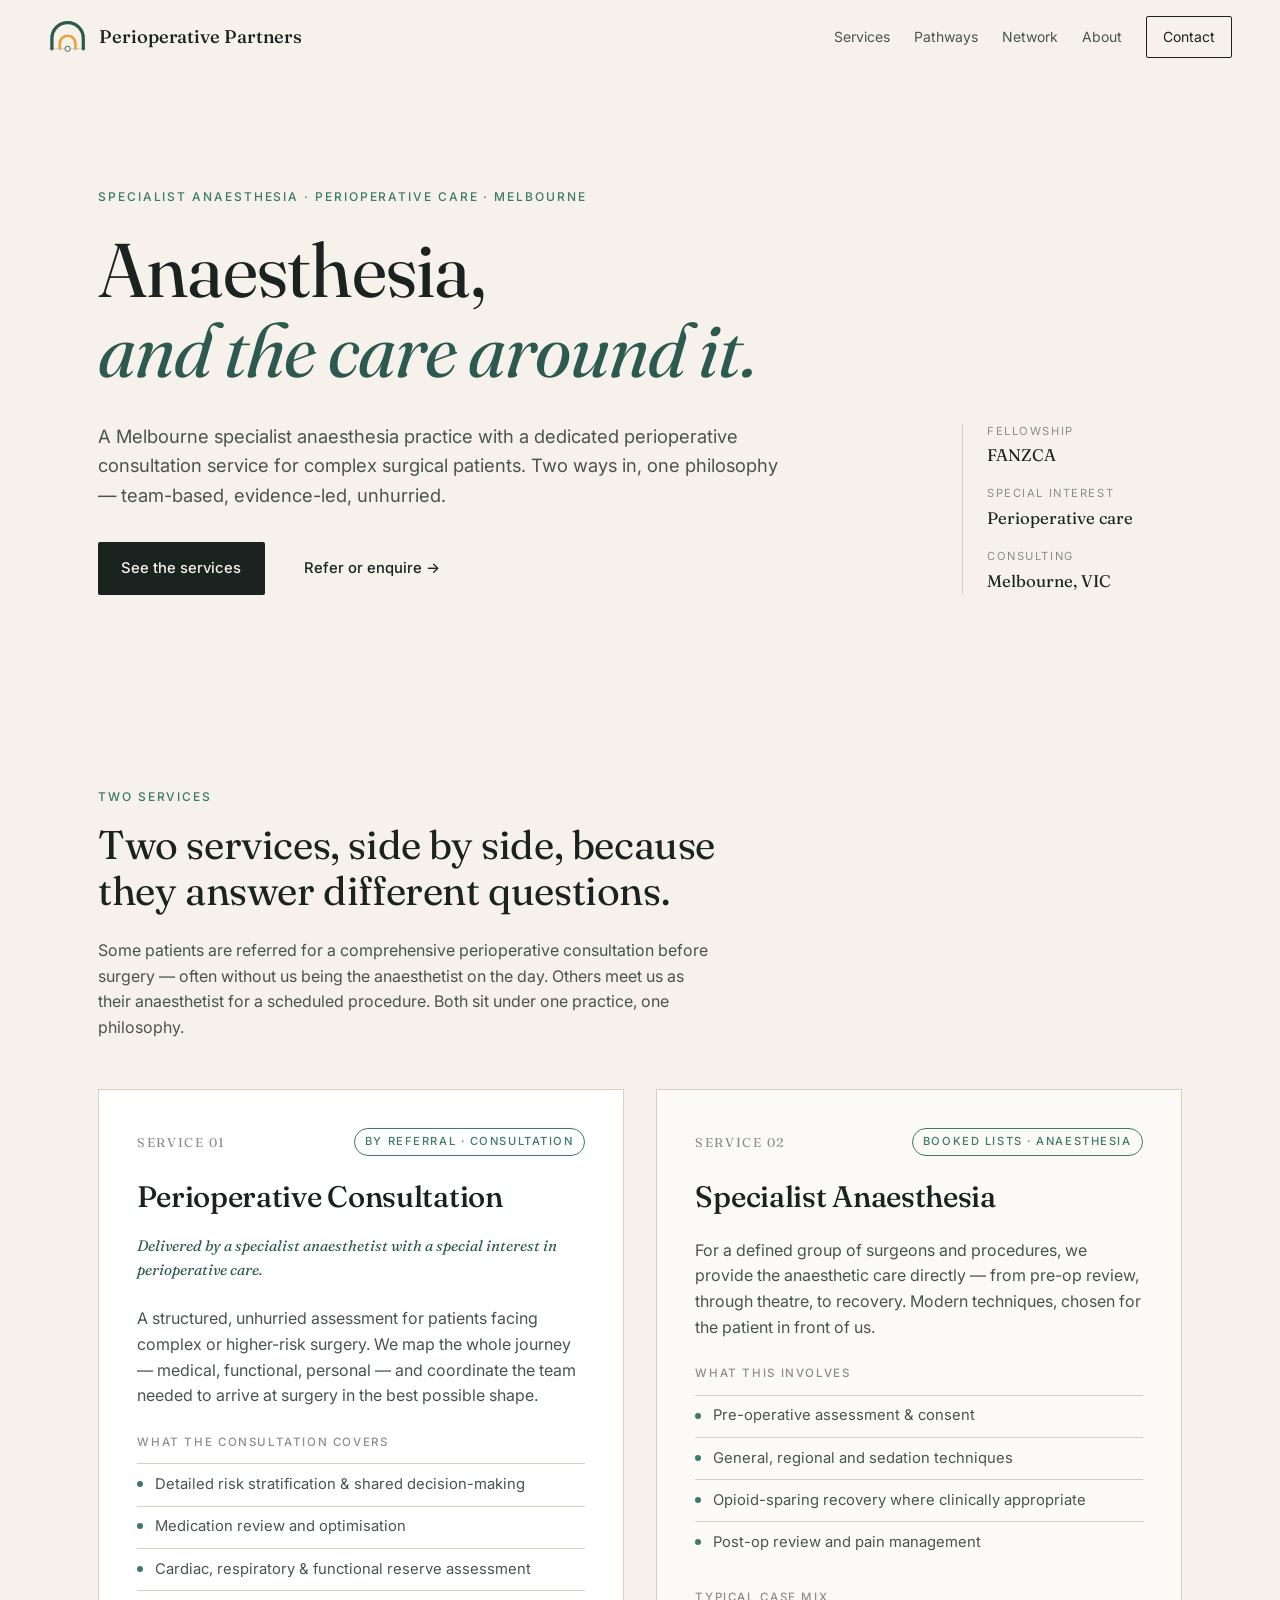
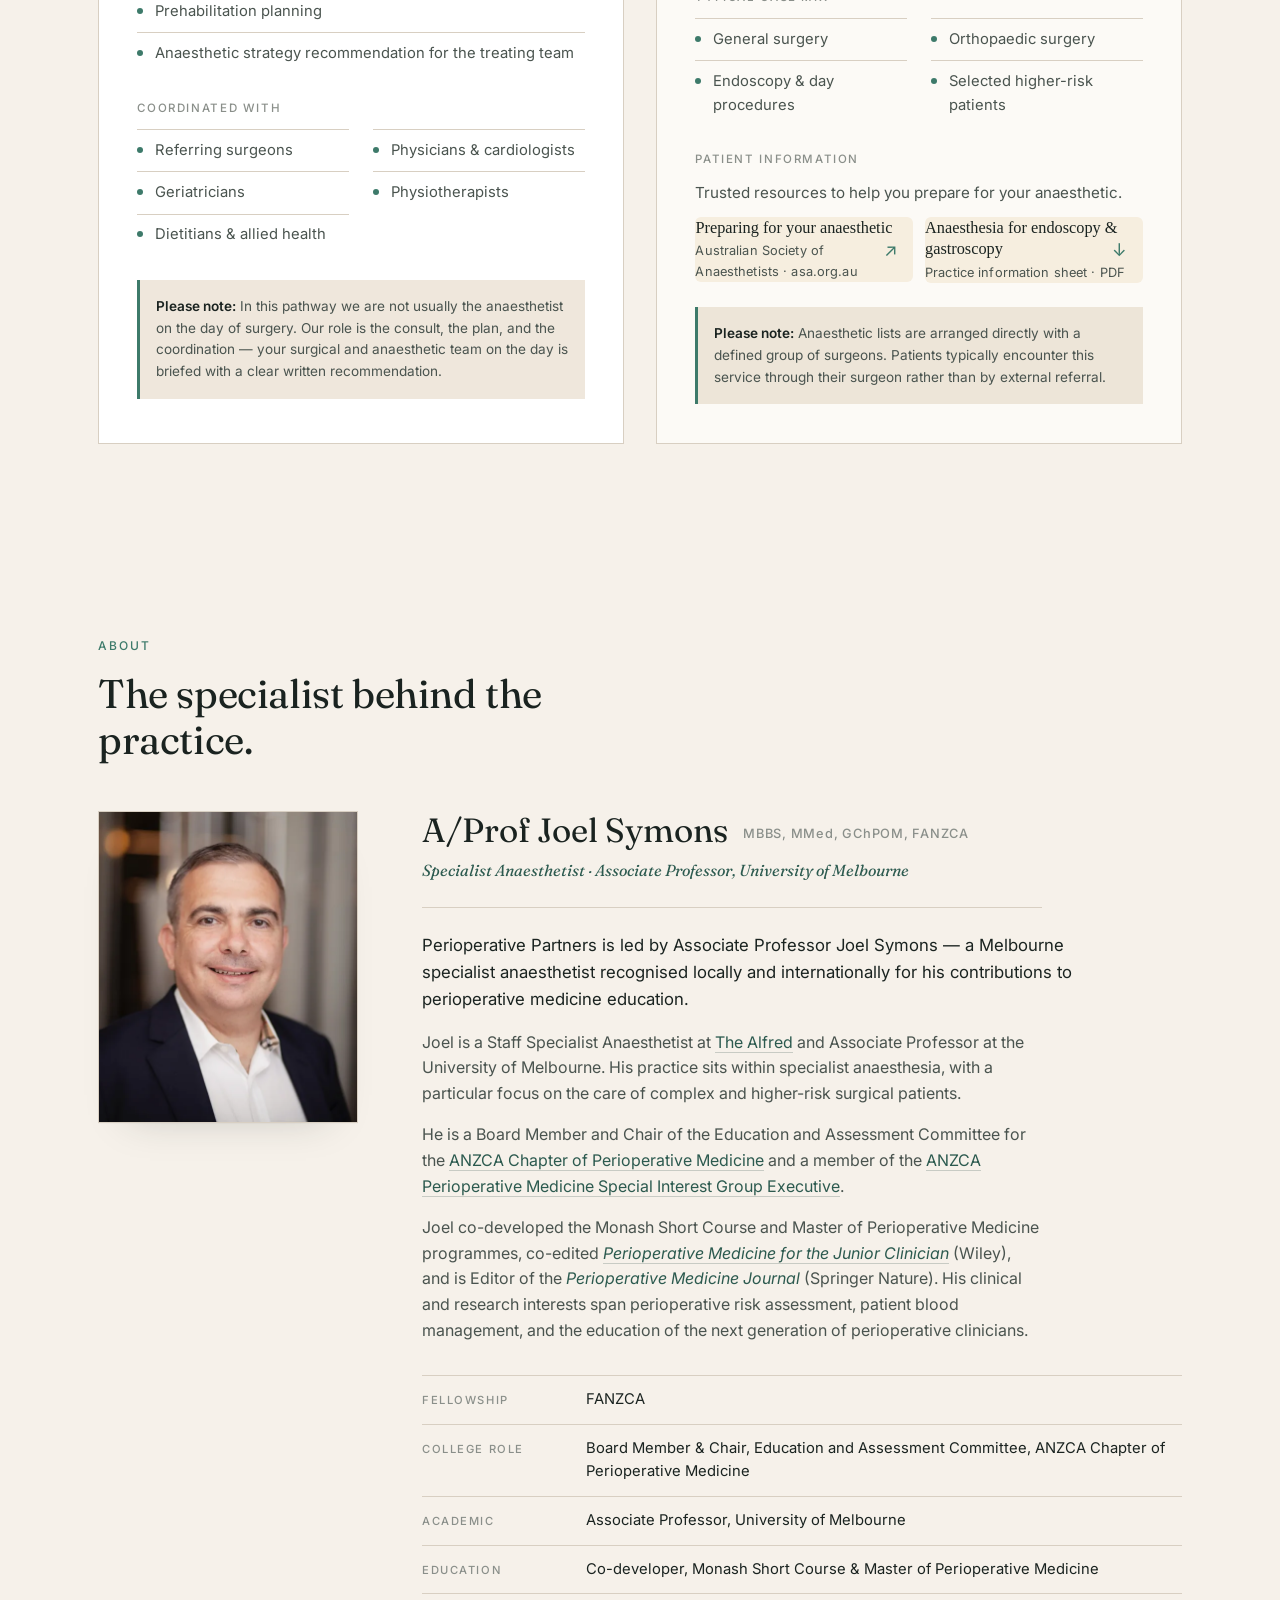
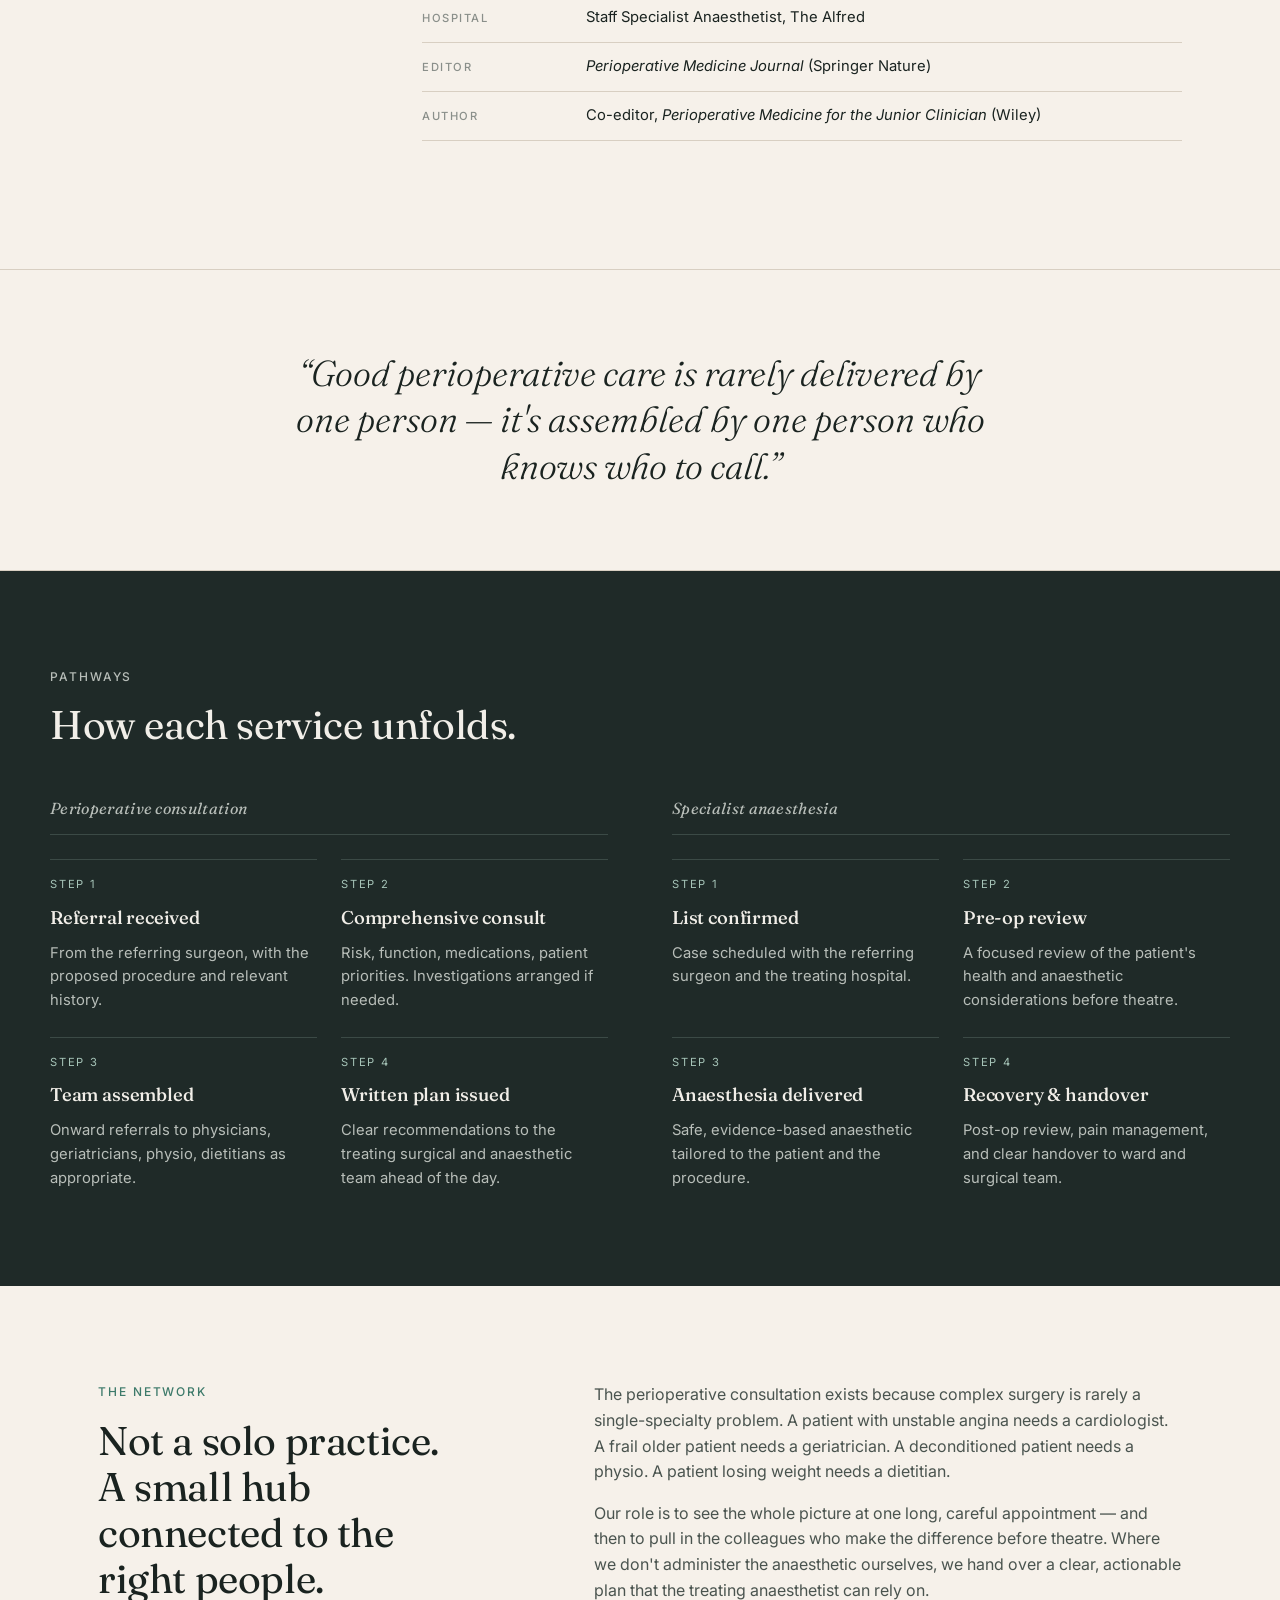
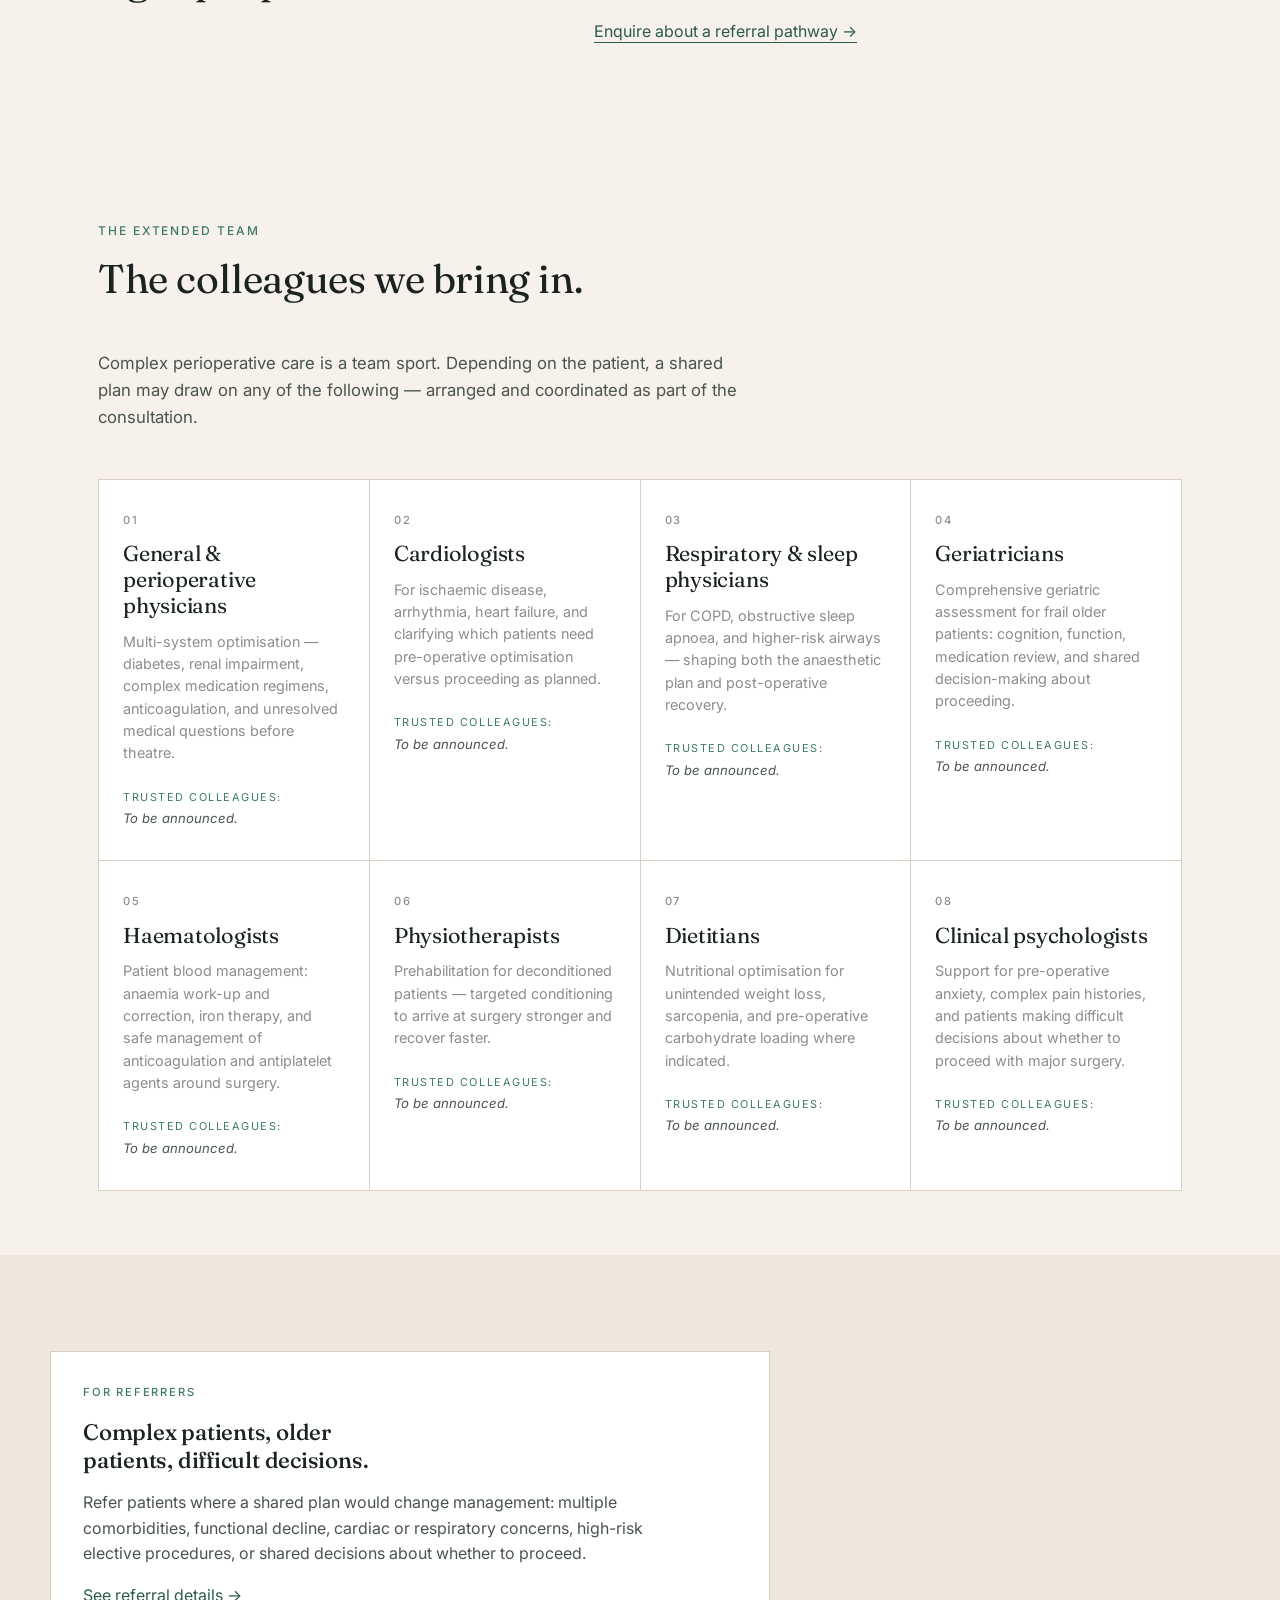
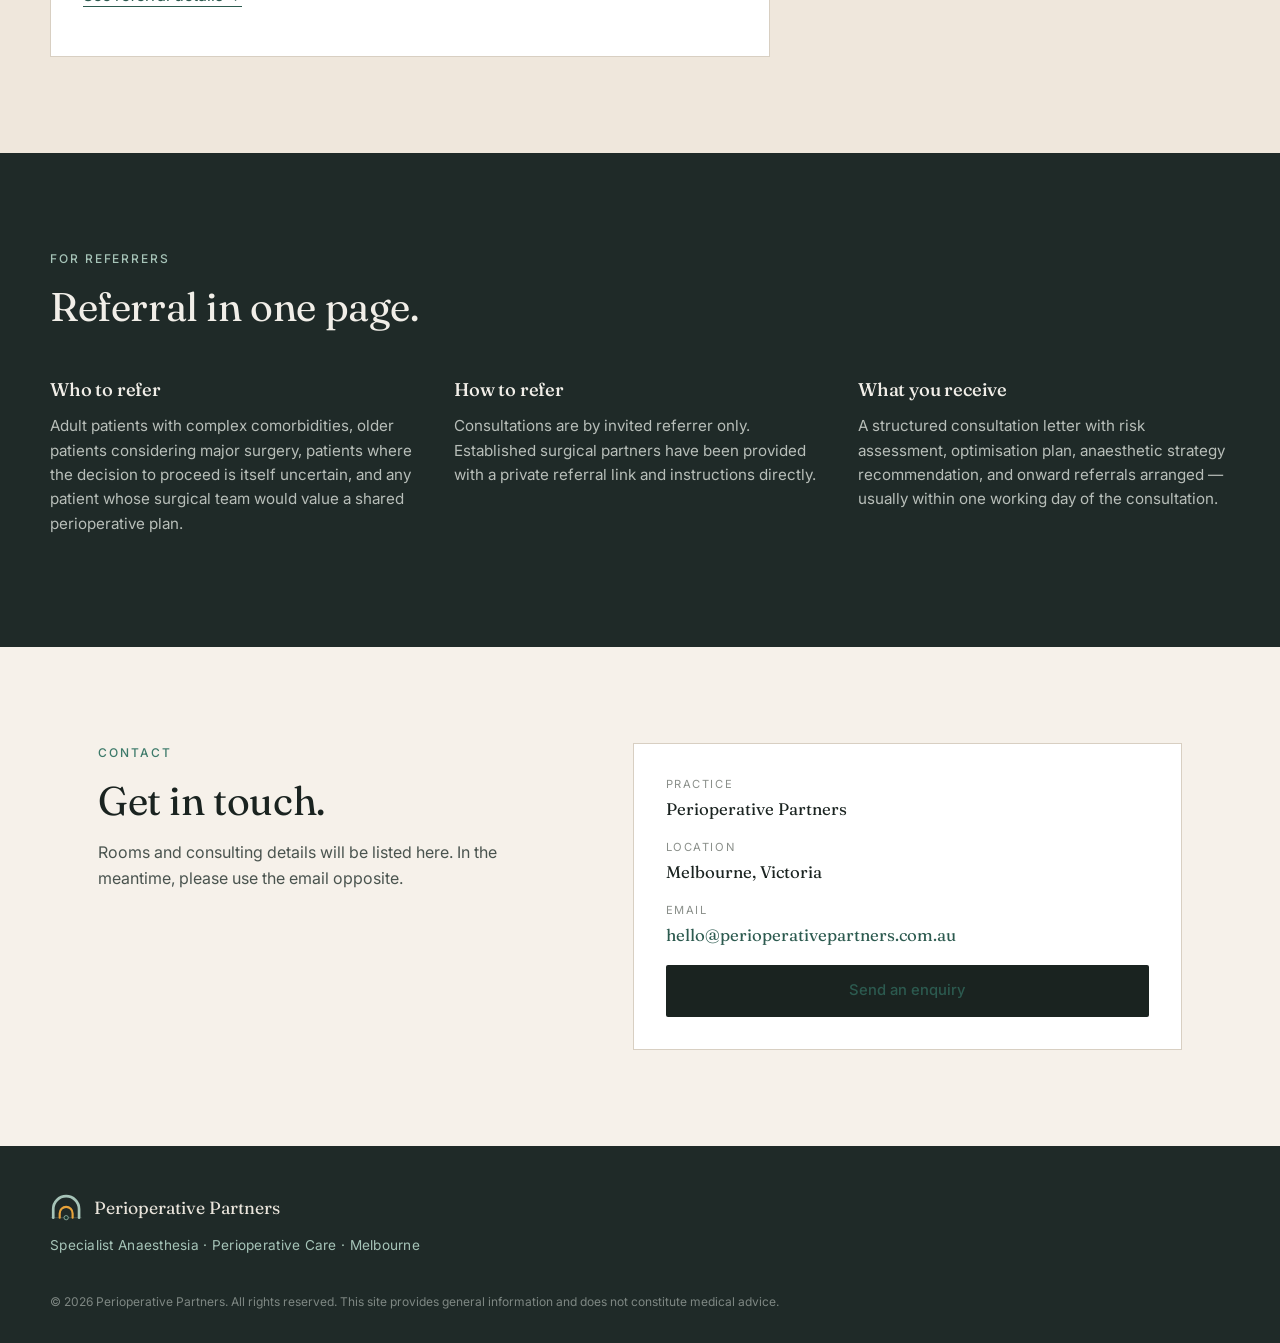
==== commit cafe2015: "Fix logo clipping: expand viewBox to '0 -6 60 52' so outer arch apex fits" ====
--- a/index.html
+++ b/index.html
@@ -11,13 +11,13 @@
 <link rel="preconnect" href="https://fonts.googleapis.com">
 <link rel="preconnect" href="https://fonts.gstatic.com" crossorigin>
 <link href="https://fonts.googleapis.com/css2?family=Fraunces:opsz,wght@9..144,300;9..144,400;9..144,500;9..144,600&family=Inter:wght@400;500;600&display=swap" rel="stylesheet">
-<link rel="stylesheet" href="./styles.css" />
+<link rel="stylesheet" href="./styles.css?v=3" />
 </head>
 <body>
 
 <header class="nav" id="nav">
   <a class="nav__brand" href="#top" aria-label="Perioperative Partners home">
-    <svg class="logo" viewBox="0 0 60 44" fill="none" aria-hidden="true">
+    <svg class="logo" viewBox="0 -6 60 52" fill="none" aria-hidden="true">
       <line x1="2" y1="38" x2="58" y2="38" stroke="currentColor" stroke-width="1.2" stroke-linecap="round" opacity="0.28"/>
       <path d="M6 38 v-16 a24 24 0 0 1 48 0 v16" stroke="currentColor" stroke-width="5" stroke-linecap="round" fill="none"/>
       <path d="M18 38 v-8 a12 12 0 0 1 24 0 v8" stroke="#E8A33A" stroke-width="4" stroke-linecap="round" fill="none"/>
@@ -400,7 +400,7 @@
 <footer class="foot">
   <div class="foot__inner">
     <div class="foot__brand">
-      <svg class="logo logo--sm" viewBox="0 0 60 44" fill="none" aria-hidden="true">
+      <svg class="logo logo--sm" viewBox="0 -6 60 52" fill="none" aria-hidden="true">
         <line x1="2" y1="38" x2="58" y2="38" stroke="currentColor" stroke-width="1.2" stroke-linecap="round" opacity="0.35"/>
         <path d="M6 38 v-16 a24 24 0 0 1 48 0 v16" stroke="currentColor" stroke-width="5" stroke-linecap="round" fill="none"/>
         <path d="M18 38 v-8 a12 12 0 0 1 24 0 v8" stroke="#E8A33A" stroke-width="4" stroke-linecap="round" fill="none"/>
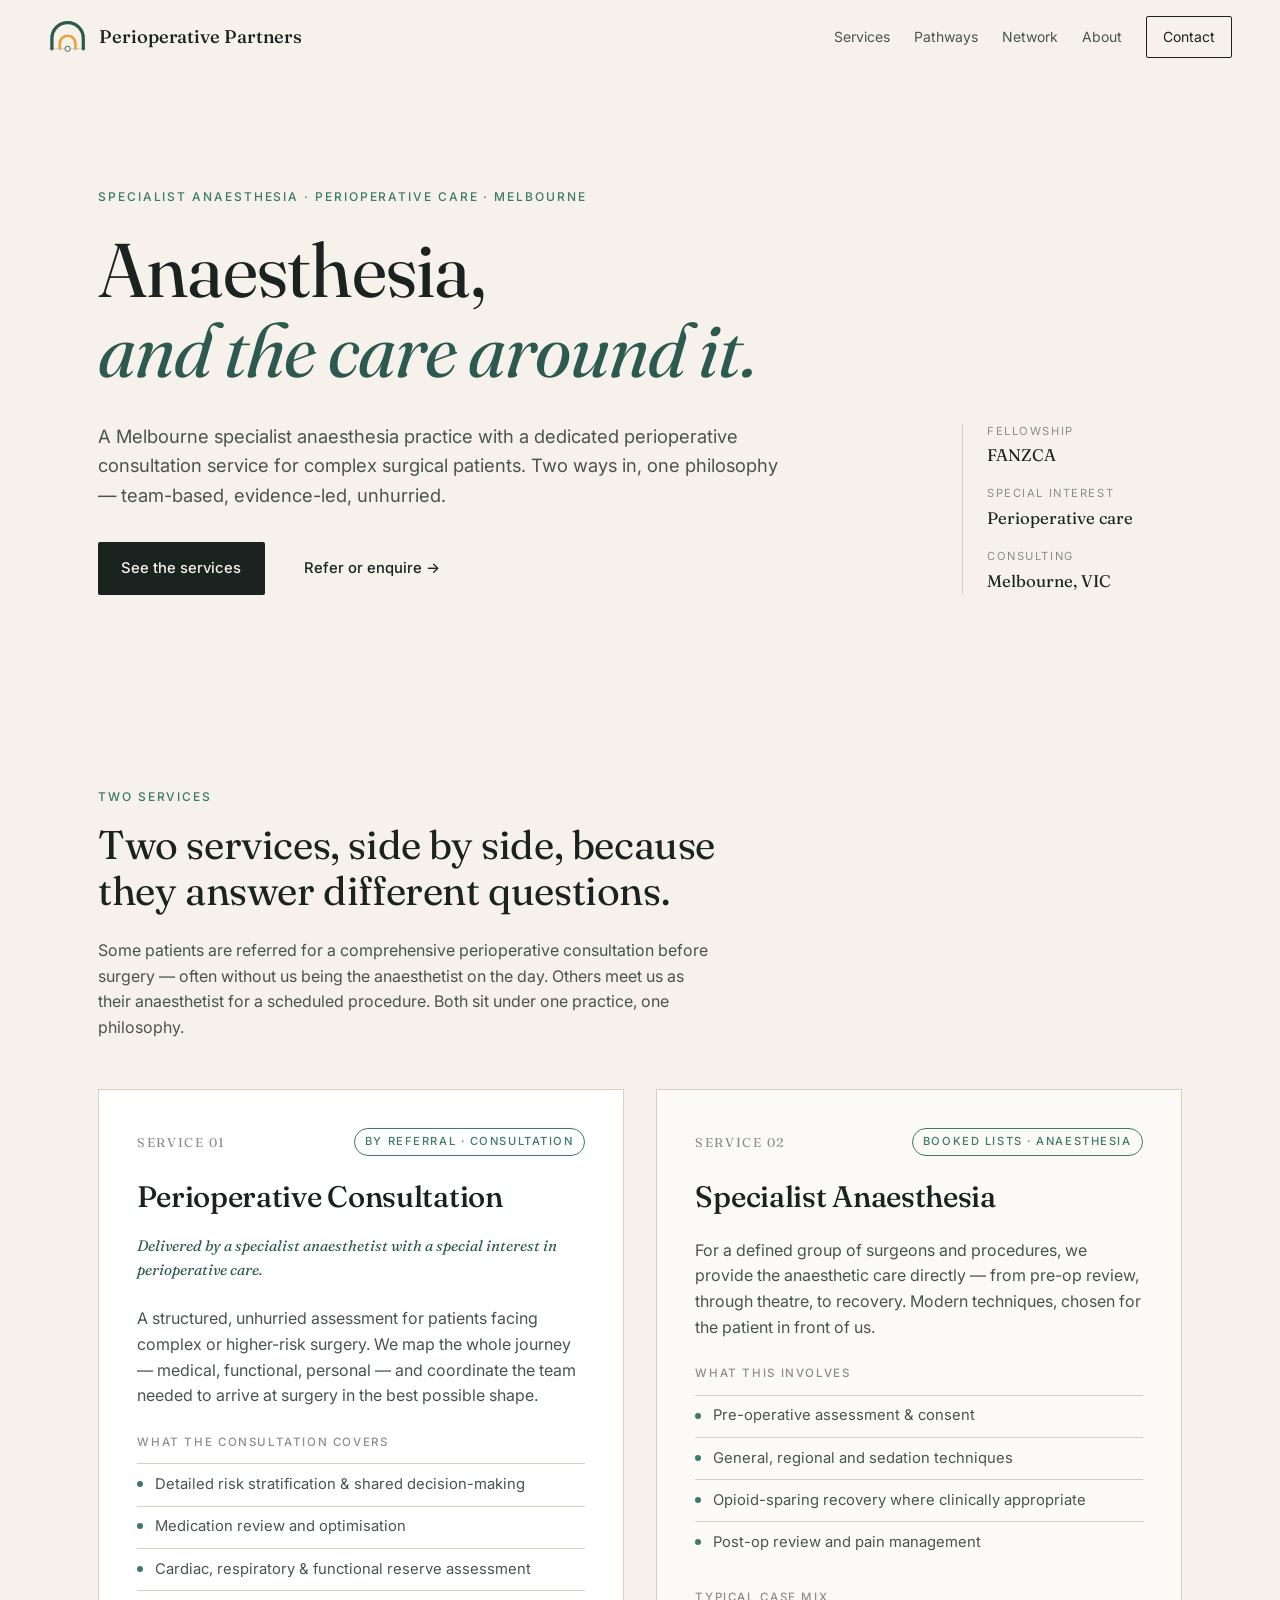
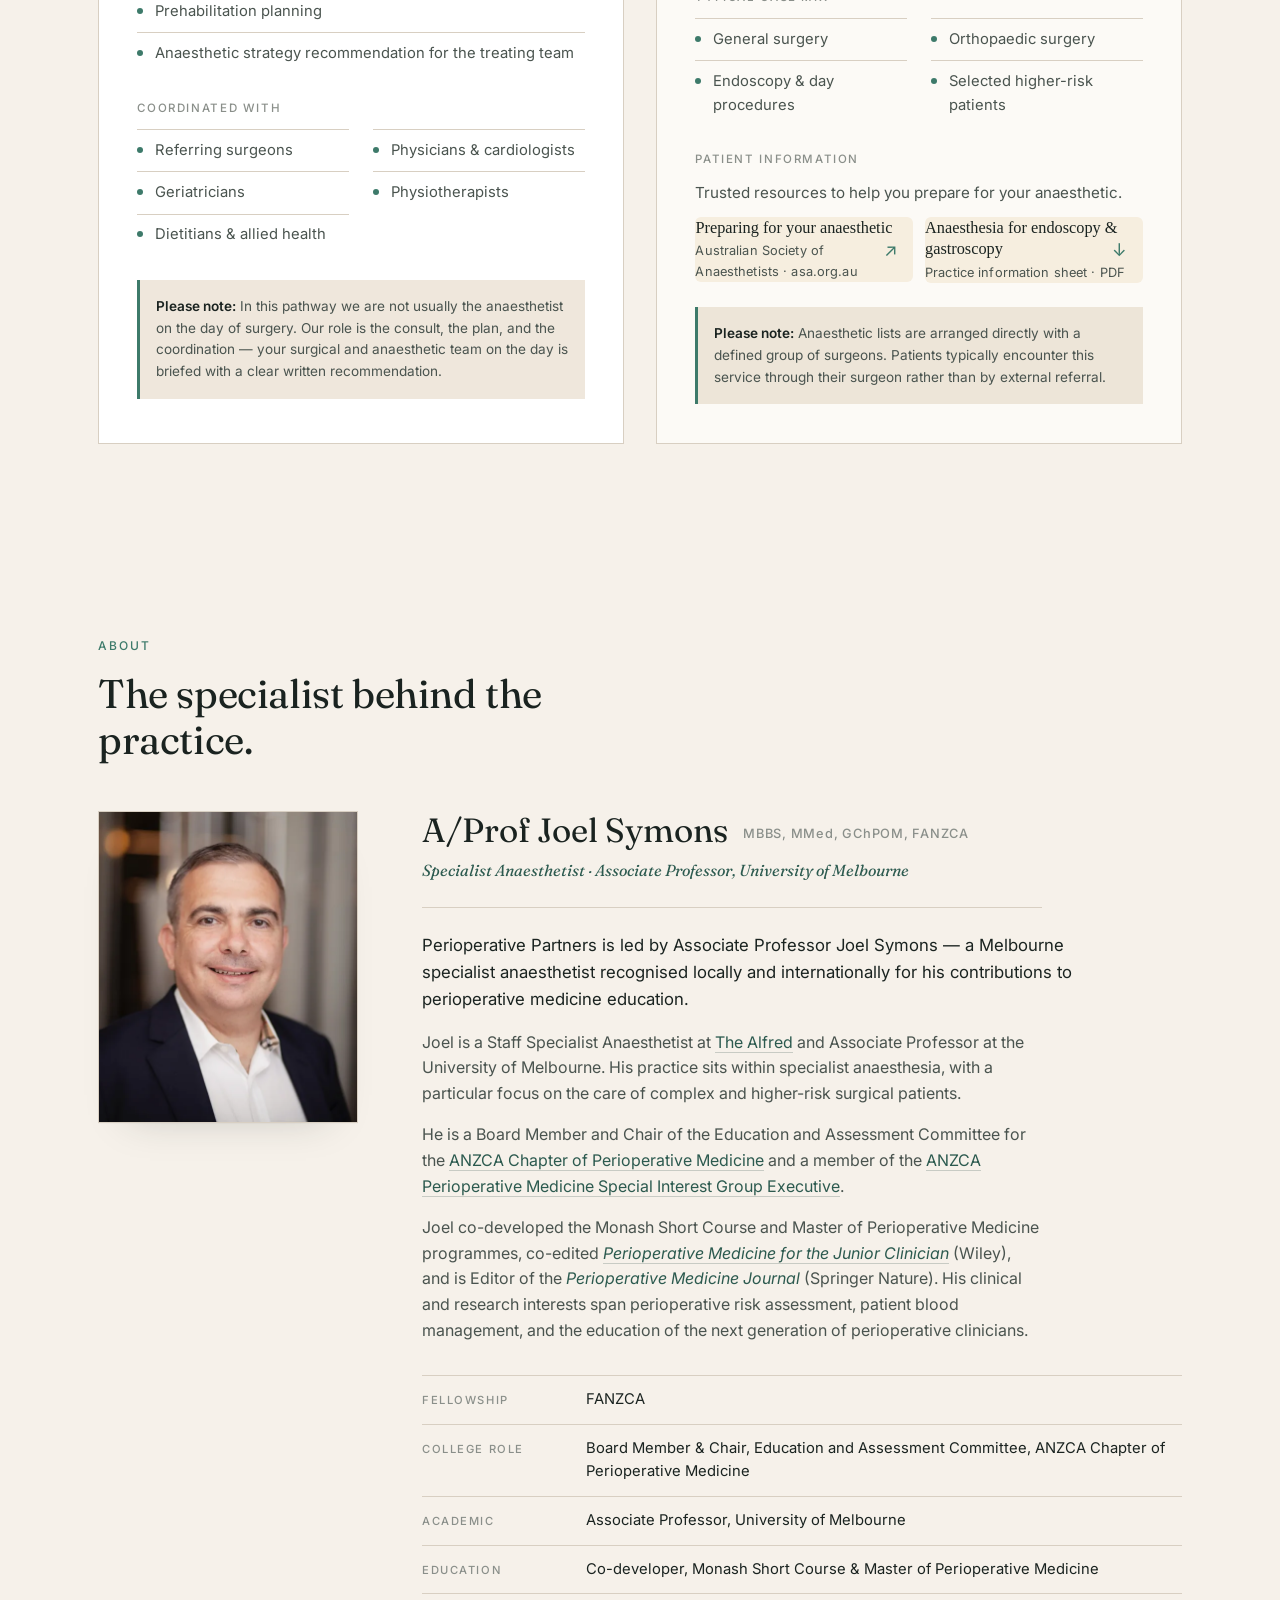
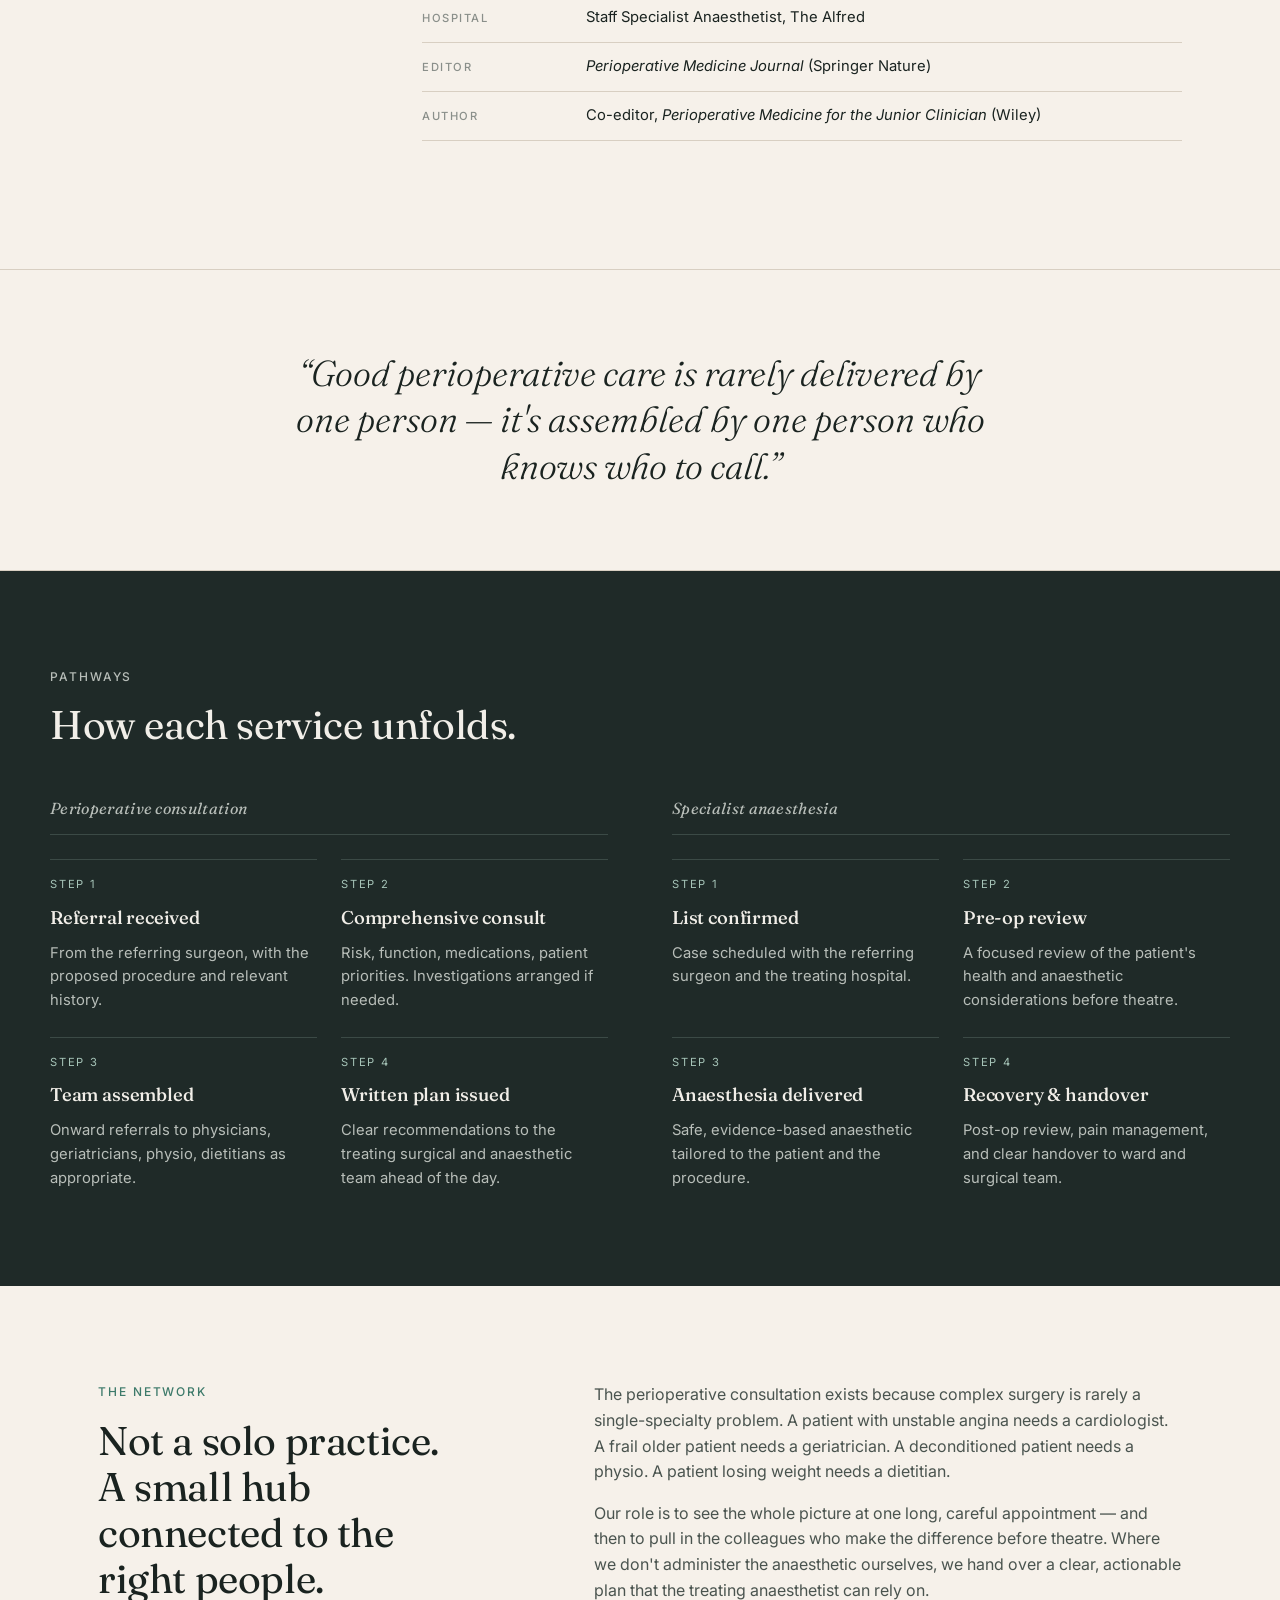
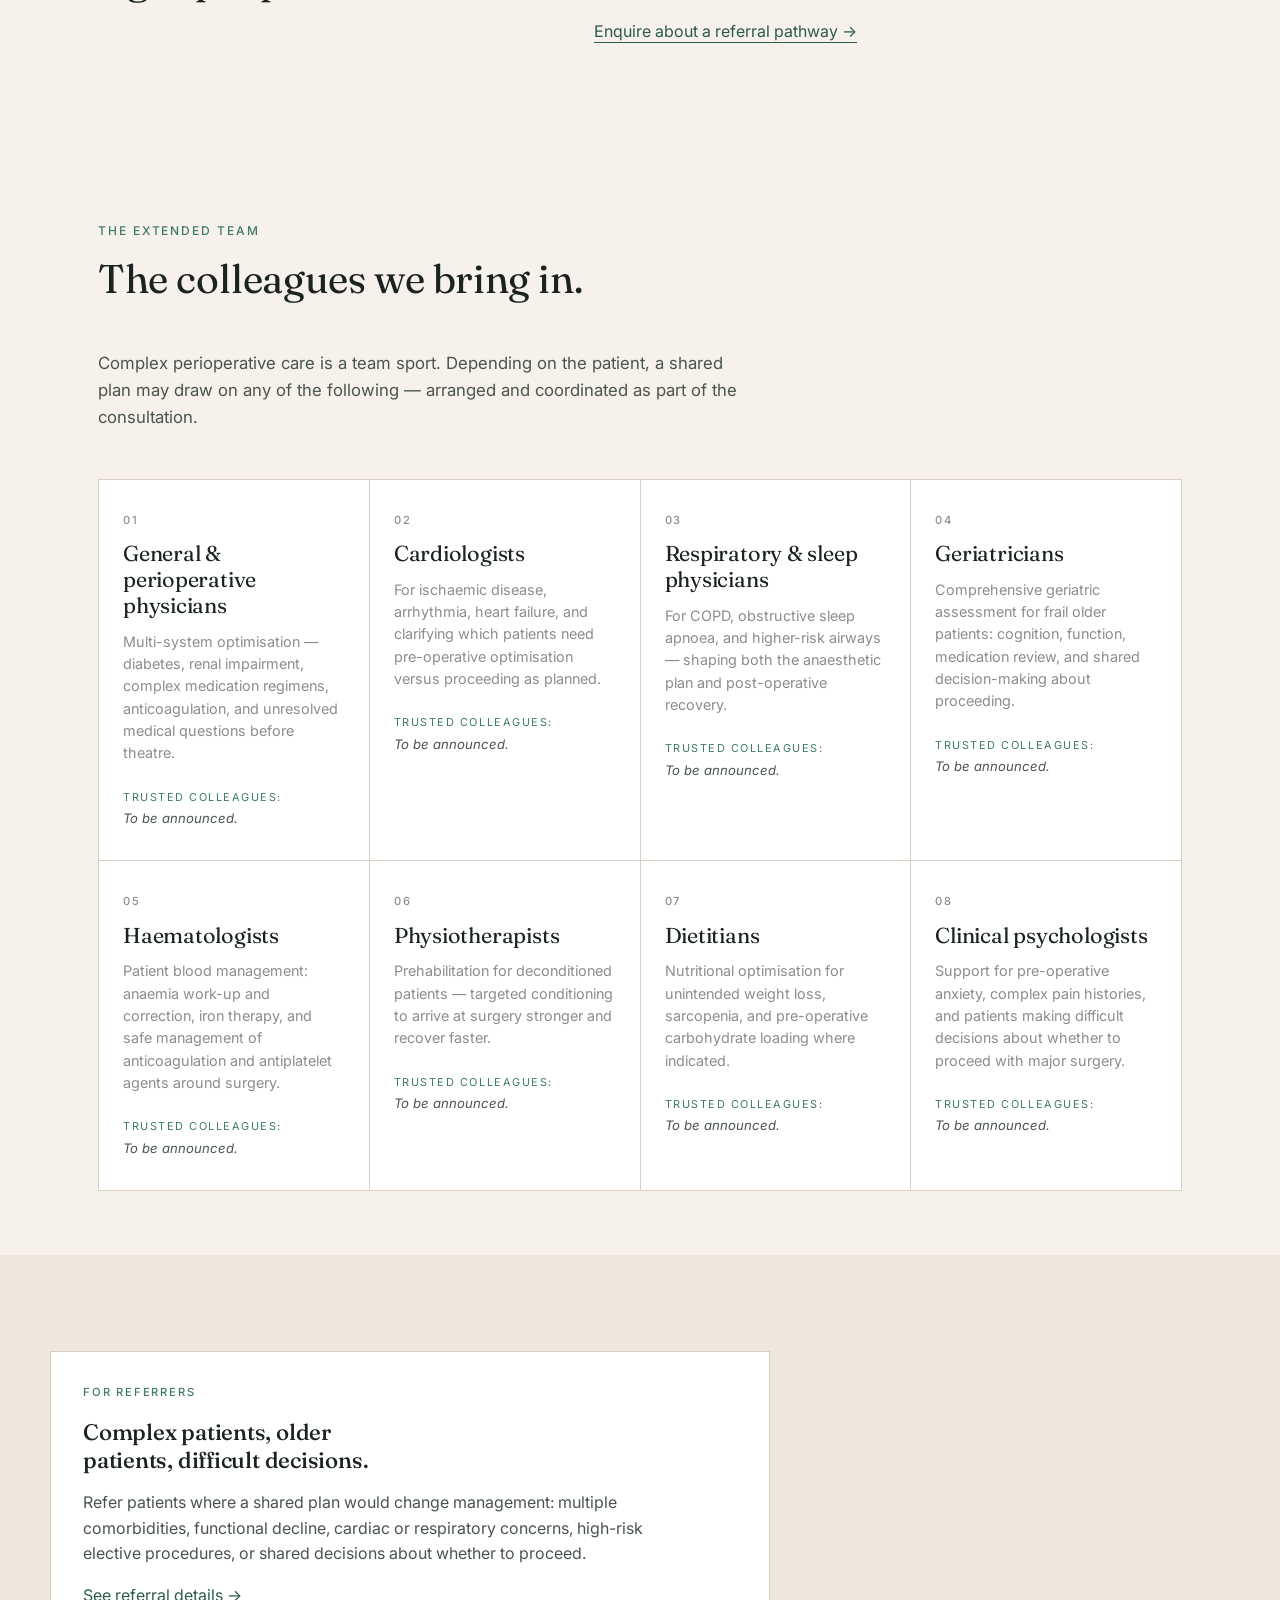
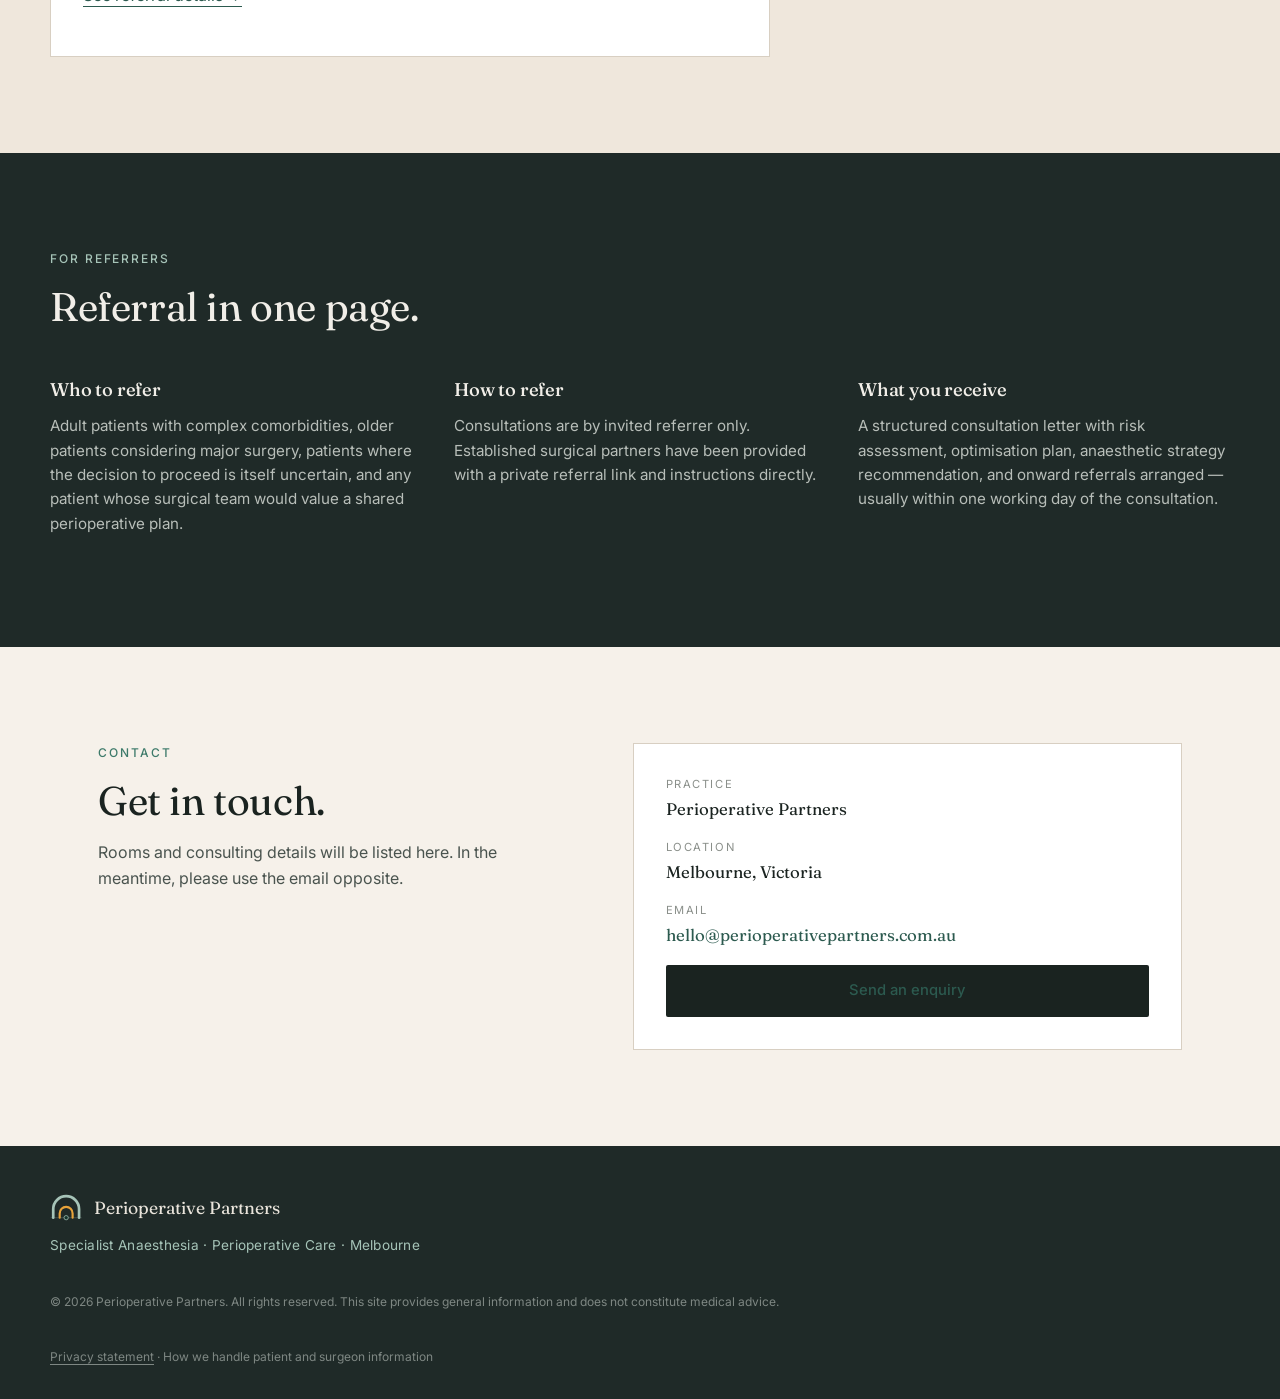
==== commit 3795506b: "Add plain-language privacy statement New /privacy/ page written for patients and referrers covering " ====
--- a/index.html
+++ b/index.html
@@ -410,6 +410,7 @@
     </div>
     <p class="foot__tag">Specialist Anaesthesia · Perioperative Care · Melbourne</p>
     <p class="foot__legal">© <span id="year"></span> Perioperative Partners. All rights reserved. This site provides general information and does not constitute medical advice.</p>
+    <p class="foot__legal"><a href="/privacy/" style="color:inherit;border-bottom:1px solid currentColor;text-decoration:none;">Privacy statement</a> &middot; How we handle patient and surgeon information</p>
   </div>
 </footer>
 
